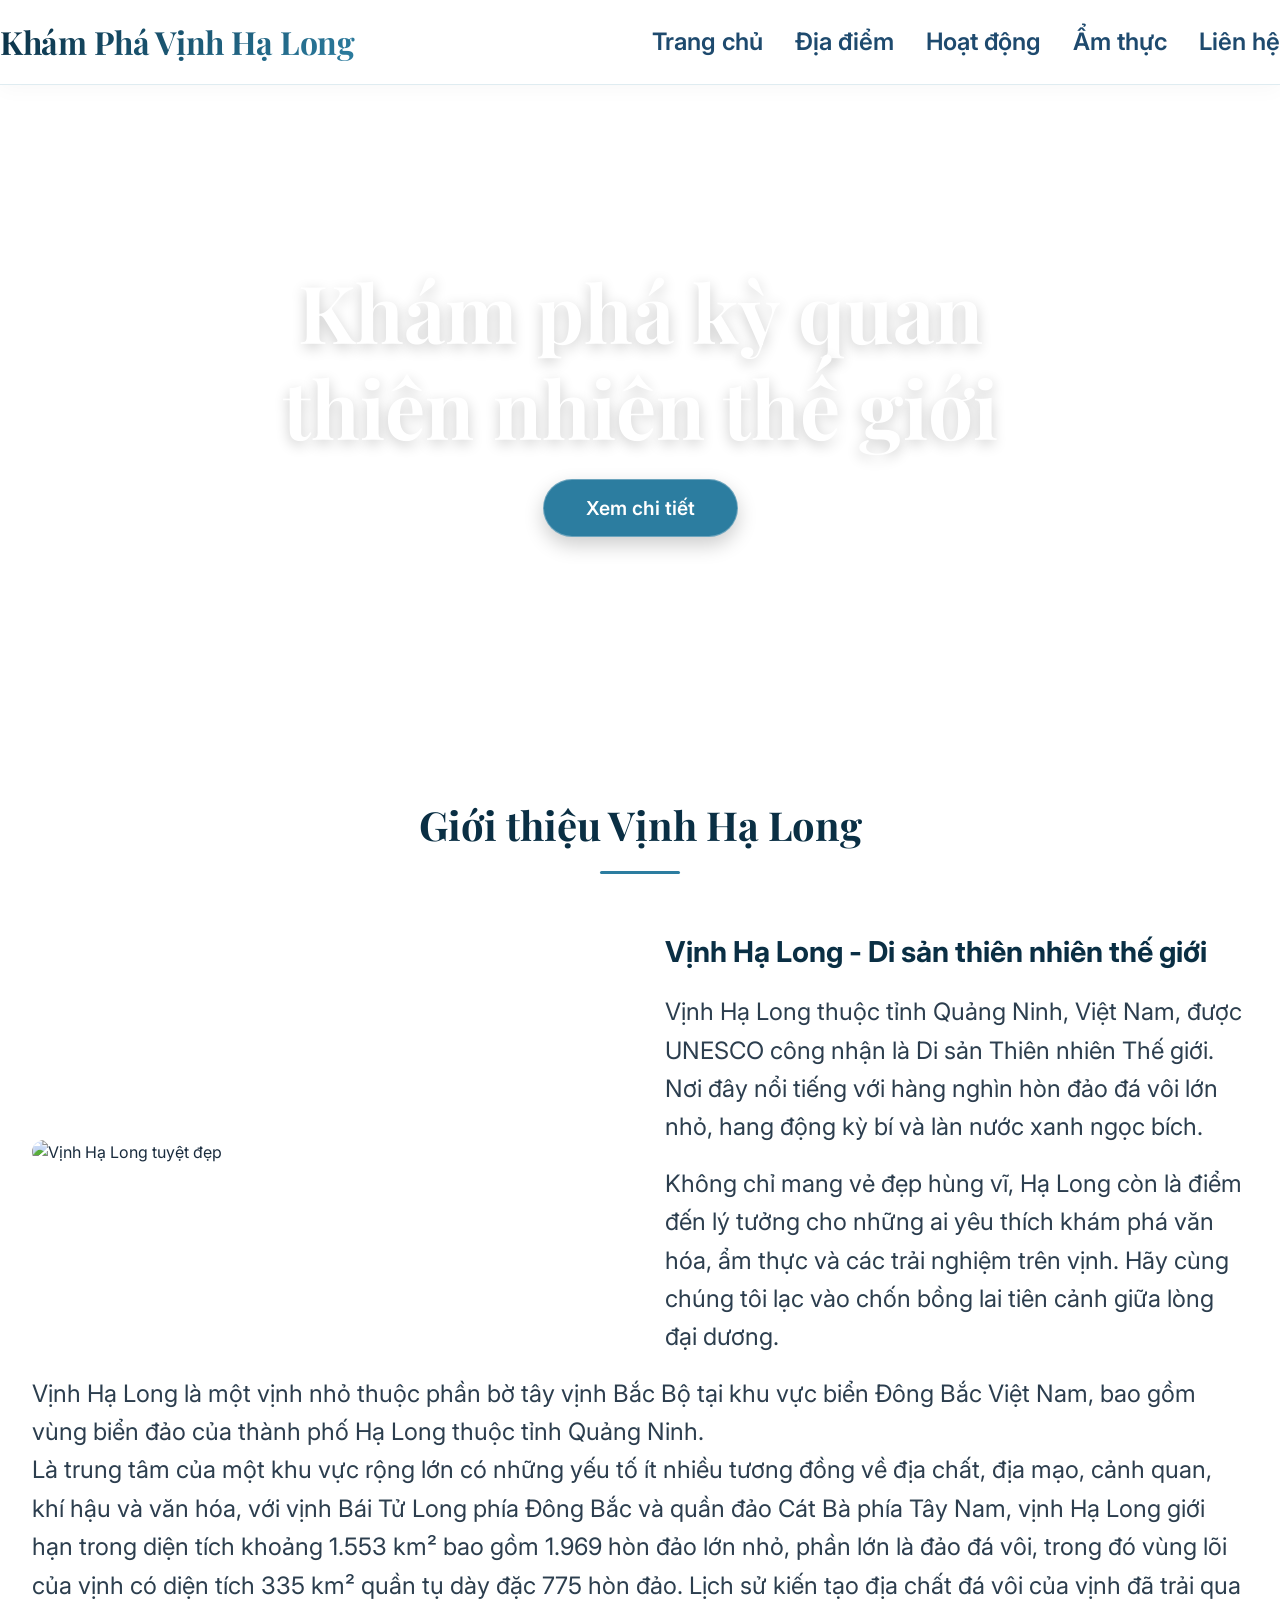
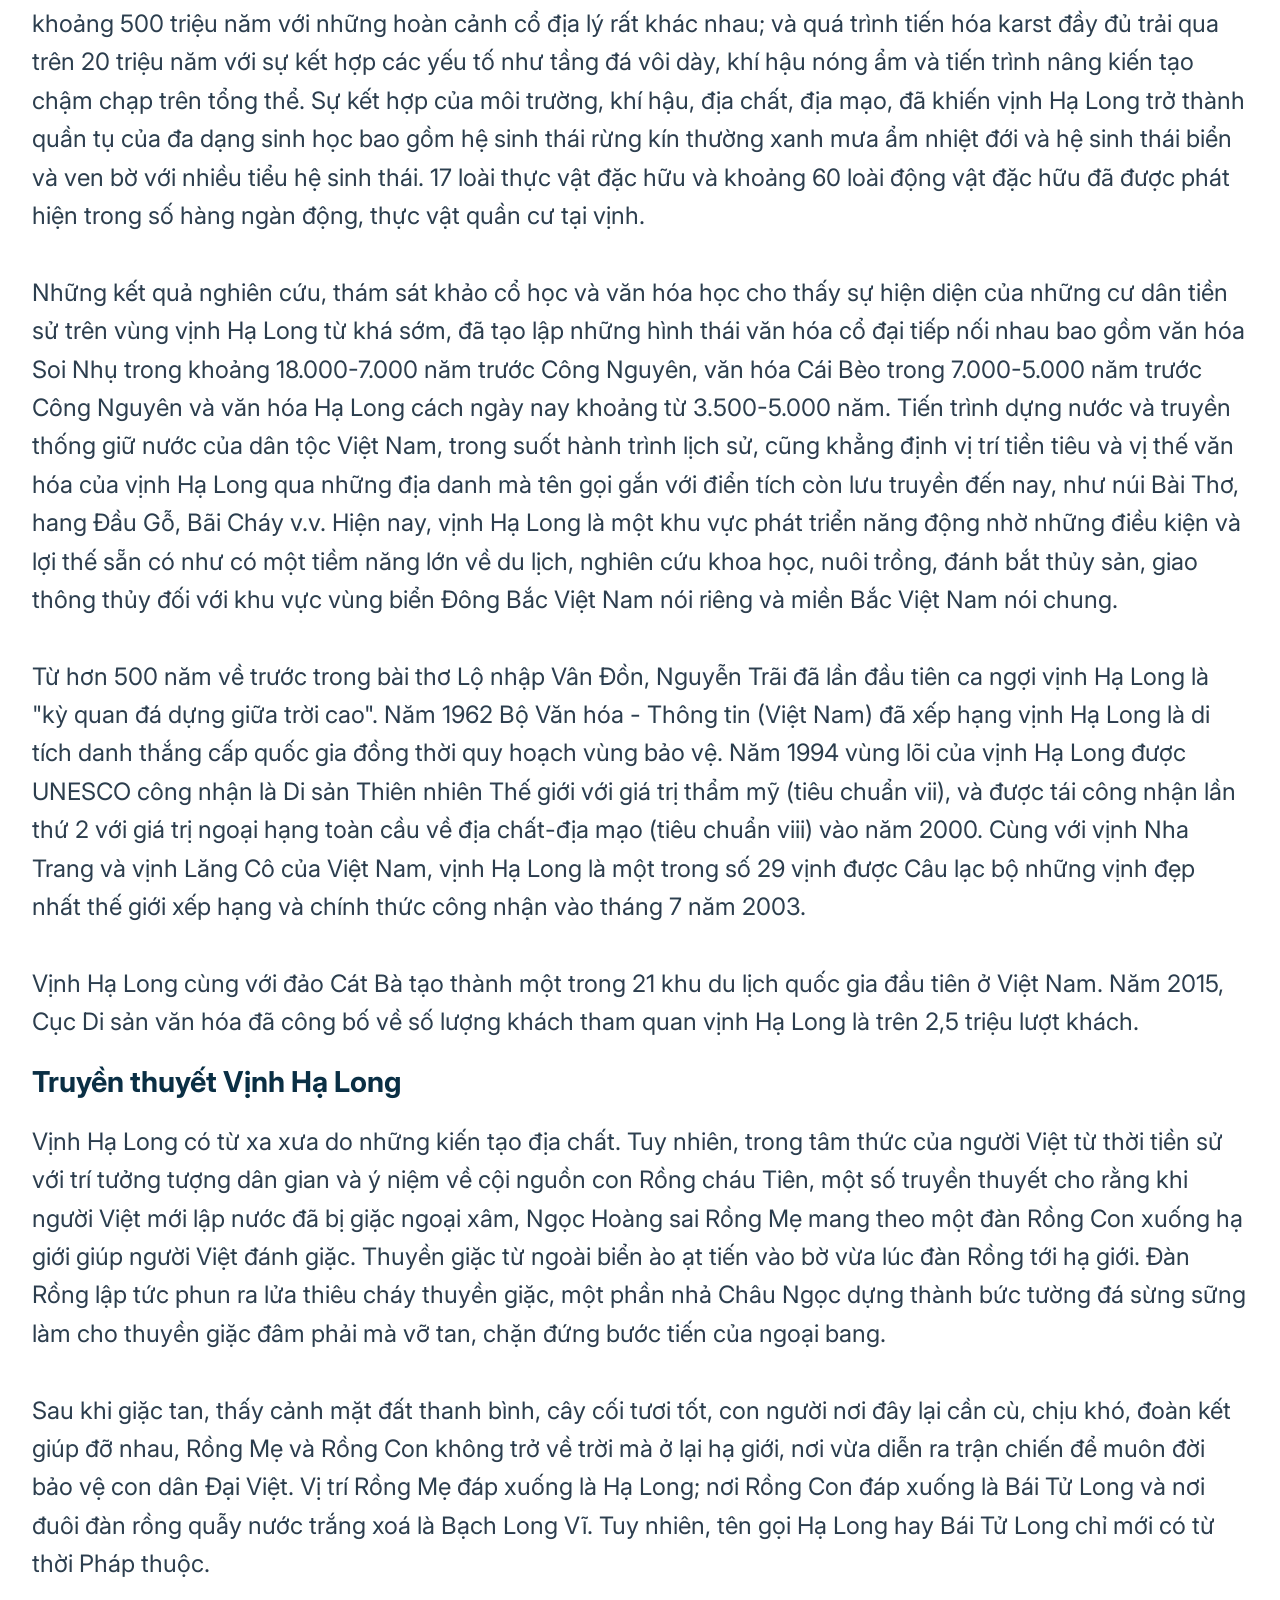
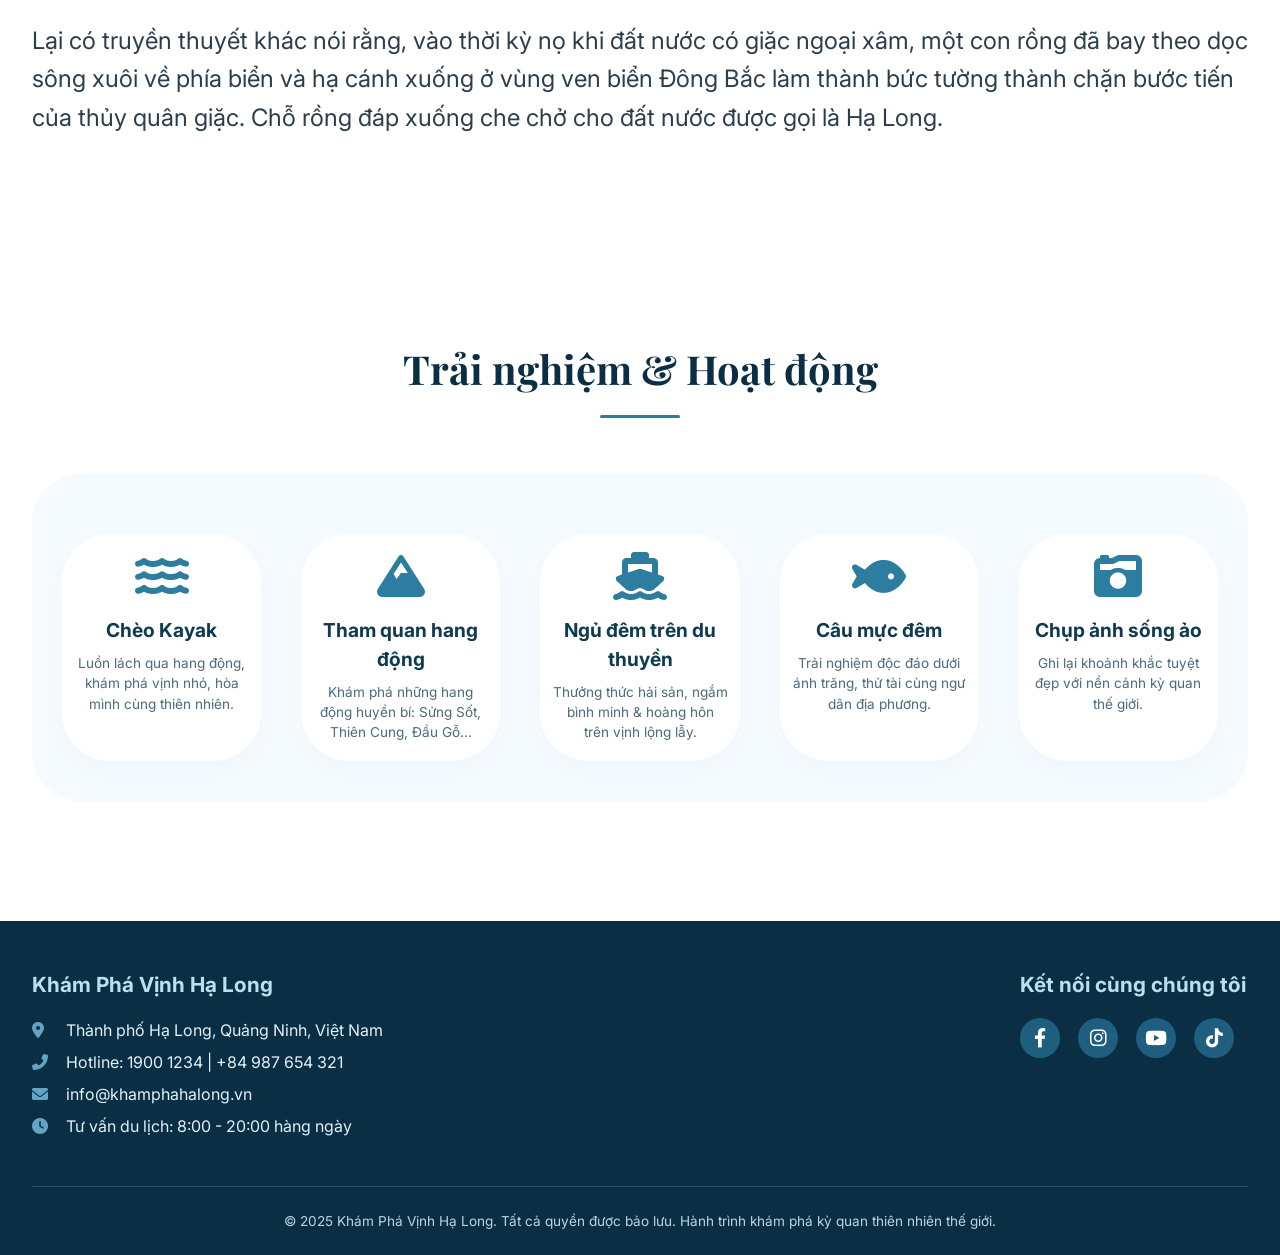
==== index.html @ 2d3b6ec4 "Initial commit" ====
<!DOCTYPE html>
<html lang="vi">
<head>
    <meta charset="UTF-8">
    <meta name="viewport" content="width=device-width, initial-scale=1.0, viewport-fit=cover">
    <title>Khám Phá Vịnh Hạ Long - Kỳ Quan Thiên Nhiên Thế Giới</title>
    <link rel="stylesheet" href="styles.css">
    <link href="https://fonts.googleapis.com/css2?family=Inter:opsz,wght@14..32,300;14..32,400;14..32,600;14..32,700&family=Playfair+Display:wght@500;600;700&display=swap" rel="stylesheet">
    <link rel="stylesheet" href="https://cdnjs.cloudflare.com/ajax/libs/font-awesome/6.0.0-beta3/css/all.min.css">
</head>
<body>
    <!-- Header -->
    <header class="header">
        <div class="container navbar">
            <div class="logo">
                <h1>Khám Phá Vịnh Hạ Long</h1>
            </div>
            <ul class="nav-menu">
                <li><a href="index.html">Trang chủ</a></li>
                <li><a href="place.html">Địa điểm</a></li>
                <li><a href="hoatdong.html">Hoạt động</a></li>
                <li><a href="food.html">Ẩm thực</a></li>
                <li><a href="#lien-he">Liên hệ</a></li>
            </ul>
        </div>
    </header>

    <!-- Banner -->
    <section class="hero">
        <div class="hero-content">
            <h2>Khám phá kỳ quan thiên nhiên thế giới</h2>
            <a href="#gioi-thieu" class="btn-hero">Xem chi tiết</a>
        </div>
    </section>

    <!-- Giới thiệu -->
    <section id="gioi-thieu">
        <div class="container">
            <h2 class="section-title">Giới thiệu Vịnh Hạ Long</h2>
            <div class="about-grid">
                <div class="about-img">
                    <img src="img/HL1-9875-1689130357.webp" alt="Vịnh Hạ Long tuyệt đẹp">
                </div>
                <div class="about-text">
                    <h3>Vịnh Hạ Long - Di sản thiên nhiên thế giới</h3>
                    <p>Vịnh Hạ Long thuộc tỉnh Quảng Ninh, Việt Nam, được UNESCO công nhận là Di sản Thiên nhiên Thế giới. Nơi đây nổi tiếng với hàng nghìn hòn đảo đá vôi lớn nhỏ, hang động kỳ bí và làn nước xanh ngọc bích.</p>
                    <p>Không chỉ mang vẻ đẹp hùng vĩ, Hạ Long còn là điểm đến lý tưởng cho những ai yêu thích khám phá văn hóa, ẩm thực và các trải nghiệm trên vịnh. Hãy cùng chúng tôi lạc vào chốn bồng lai tiên cảnh giữa lòng đại dương.</p>
                </div>
            </div>
            <div class="about-text">
                <p>Vịnh Hạ Long là một vịnh nhỏ thuộc phần bờ tây vịnh Bắc Bộ tại khu vực biển Đông Bắc Việt Nam, bao gồm vùng biển đảo của thành phố Hạ Long thuộc tỉnh Quảng Ninh.<br>

                Là trung tâm của một khu vực rộng lớn có những yếu tố ít nhiều tương đồng về địa chất, địa mạo, cảnh quan, khí hậu và văn hóa, với vịnh Bái Tử Long phía Đông Bắc và quần đảo Cát Bà phía Tây Nam, vịnh Hạ Long giới hạn trong diện tích khoảng 1.553 km² bao gồm 1.969 hòn đảo lớn nhỏ, phần lớn là đảo đá vôi, trong đó vùng lõi của vịnh có diện tích 335 km² quần tụ dày đặc 775 hòn đảo. Lịch sử kiến tạo địa chất đá vôi của vịnh đã trải qua khoảng 500 triệu năm với những hoàn cảnh cổ địa lý rất khác nhau; và quá trình tiến hóa karst đầy đủ trải qua trên 20 triệu năm với sự kết hợp các yếu tố như tầng đá vôi dày, khí hậu nóng ẩm và tiến trình nâng kiến tạo chậm chạp trên tổng thể. Sự kết hợp của môi trường, khí hậu, địa chất, địa mạo, đã khiến vịnh Hạ Long trở thành quần tụ của đa dạng sinh học bao gồm hệ sinh thái rừng kín thường xanh mưa ẩm nhiệt đới và hệ sinh thái biển và ven bờ với nhiều tiểu hệ sinh thái. 17 loài thực vật đặc hữu và khoảng 60 loài động vật đặc hữu đã được phát hiện trong số hàng ngàn động, thực vật quần cư tại vịnh.<br><br>

                Những kết quả nghiên cứu, thám sát khảo cổ học và văn hóa học cho thấy sự hiện diện của những cư dân tiền sử trên vùng vịnh Hạ Long từ khá sớm, đã tạo lập những hình thái văn hóa cổ đại tiếp nối nhau bao gồm văn hóa Soi Nhụ trong khoảng 18.000-7.000 năm trước Công Nguyên, văn hóa Cái Bèo trong 7.000-5.000 năm trước Công Nguyên và văn hóa Hạ Long cách ngày nay khoảng từ 3.500-5.000 năm. Tiến trình dựng nước và truyền thống giữ nước của dân tộc Việt Nam, trong suốt hành trình lịch sử, cũng khẳng định vị trí tiền tiêu và vị thế văn hóa của vịnh Hạ Long qua những địa danh mà tên gọi gắn với điển tích còn lưu truyền đến nay, như núi Bài Thơ, hang Đầu Gỗ, Bãi Cháy v.v. Hiện nay, vịnh Hạ Long là một khu vực phát triển năng động nhờ những điều kiện và lợi thế sẵn có như có một tiềm năng lớn về du lịch, nghiên cứu khoa học, nuôi trồng, đánh bắt thủy sản, giao thông thủy đối với khu vực vùng biển Đông Bắc Việt Nam nói riêng và miền Bắc Việt Nam nói chung.<br><br>

                Từ hơn 500 năm về trước trong bài thơ Lộ nhập Vân Đồn, Nguyễn Trãi đã lần đầu tiên ca ngợi vịnh Hạ Long là "kỳ quan đá dựng giữa trời cao". Năm 1962 Bộ Văn hóa - Thông tin (Việt Nam) đã xếp hạng vịnh Hạ Long là di tích danh thắng cấp quốc gia đồng thời quy hoạch vùng bảo vệ. Năm 1994 vùng lõi của vịnh Hạ Long được UNESCO công nhận là Di sản Thiên nhiên Thế giới với giá trị thẩm mỹ (tiêu chuẩn vii), và được tái công nhận lần thứ 2 với giá trị ngoại hạng toàn cầu về địa chất-địa mạo (tiêu chuẩn viii) vào năm 2000. Cùng với vịnh Nha Trang và vịnh Lăng Cô của Việt Nam, vịnh Hạ Long là một trong số 29 vịnh được Câu lạc bộ những vịnh đẹp nhất thế giới xếp hạng và chính thức công nhận vào tháng 7 năm 2003.<br><br>

                Vịnh Hạ Long cùng với đảo Cát Bà tạo thành một trong 21 khu du lịch quốc gia đầu tiên ở Việt Nam. Năm 2015, Cục Di sản văn hóa đã công bố về số lượng khách tham quan vịnh Hạ Long là trên 2,5 triệu lượt khách.
                </p>
            </div>
            <div class="about-text">
                <h3>Truyền thuyết Vịnh Hạ Long</h3>
                <p>Vịnh Hạ Long có từ xa xưa do những kiến tạo địa chất. Tuy nhiên, trong tâm thức của người Việt từ thời tiền sử với trí tưởng tượng dân gian và ý niệm về cội nguồn con Rồng cháu Tiên, một số truyền thuyết cho rằng khi người Việt mới lập nước đã bị giặc ngoại xâm, Ngọc Hoàng sai Rồng Mẹ mang theo một đàn Rồng Con xuống hạ giới giúp người Việt đánh giặc. Thuyền giặc từ ngoài biển ào ạt tiến vào bờ vừa lúc đàn Rồng tới hạ giới. Đàn Rồng lập tức phun ra lửa thiêu cháy thuyền giặc, một phần nhả Châu Ngọc dựng thành bức tường đá sừng sững làm cho thuyền giặc đâm phải mà vỡ tan, chặn đứng bước tiến của ngoại bang.<br><br>

                Sau khi giặc tan, thấy cảnh mặt đất thanh bình, cây cối tươi tốt, con người nơi đây lại cần cù, chịu khó, đoàn kết giúp đỡ nhau, Rồng Mẹ và Rồng Con không trở về trời mà ở lại hạ giới, nơi vừa diễn ra trận chiến để muôn đời bảo vệ con dân Đại Việt. Vị trí Rồng Mẹ đáp xuống là Hạ Long; nơi Rồng Con đáp xuống là Bái Tử Long và nơi đuôi đàn rồng quẫy nước trắng xoá là Bạch Long Vĩ. Tuy nhiên, tên gọi Hạ Long hay Bái Tử Long chỉ mới có từ thời Pháp thuộc.<br><br>

                Lại có truyền thuyết khác nói rằng, vào thời kỳ nọ khi đất nước có giặc ngoại xâm, một con rồng đã bay theo dọc sông xuôi về phía biển và hạ cánh xuống ở vùng ven biển Đông Bắc làm thành bức tường thành chặn bước tiến của thủy quân giặc. Chỗ rồng đáp xuống che chở cho đất nước được gọi là Hạ Long.</p>
            </div>
        </div>
        <br>
    </section>

    <!-- Hoạt động du lịch -->
    <section id="hoat-dong">
        <div class="container">
            <h2 class="section-title">Trải nghiệm & Hoạt động</h2>
            <div class="activities-wrapper">
                <div class="activities-grid">
                    <div class="activity-item">
                        <i class="fas fa-water"></i>
                        <h4>Chèo Kayak</h4>
                        <p>Luồn lách qua hang động, khám phá vịnh nhỏ, hòa mình cùng thiên nhiên.</p>
                    </div>
                    <div class="activity-item">
                        <i class="fas fa-mountain"></i>
                        <h4>Tham quan hang động</h4>
                        <p>Khám phá những hang động huyền bí: Sửng Sốt, Thiên Cung, Đầu Gỗ...</p>
                    </div>
                    <div class="activity-item">
                        <i class="fas fa-ship"></i>
                        <h4>Ngủ đêm trên du thuyền</h4>
                        <p>Thưởng thức hải sản, ngắm bình minh & hoàng hôn trên vịnh lộng lẫy.</p>
                    </div>
                    <div class="activity-item">
                        <i class="fas fa-fish"></i>
                        <h4>Câu mực đêm</h4>
                        <p>Trải nghiệm độc đáo dưới ánh trăng, thử tài cùng ngư dân địa phương.</p>
                    </div>
                    <div class="activity-item">
                        <i class="fas fa-camera-retro"></i>
                        <h4>Chụp ảnh sống ảo</h4>
                        <p>Ghi lại khoảnh khắc tuyệt đẹp với nền cảnh kỳ quan thế giới.</p>
                    </div>
                </div>
            </div>
        </div>
    </section>
    <!-- Footer + Liên hệ -->
    <footer class="footer" id="lien-he">
        <div class="container">
            <div class="footer-content">
                <div class="footer-info">
                    <h4>Khám Phá Vịnh Hạ Long</h4>
                    <p><i class="fas fa-map-marker-alt"></i> Thành phố Hạ Long, Quảng Ninh, Việt Nam</p>
                    <p><i class="fas fa-phone-alt"></i> Hotline: 1900 1234 | +84 987 654 321</p>
                    <p><i class="fas fa-envelope"></i> info@khamphahalong.vn</p>
                    <p><i class="fas fa-clock"></i> Tư vấn du lịch: 8:00 - 20:00 hàng ngày</p>
                </div>
                <div class="footer-social">
                    <h4>Kết nối cùng chúng tôi</h4>
                    <div class="social-icons">
                        <a href="#" aria-label="Facebook"><i class="fab fa-facebook-f"></i></a>
                        <a href="#" aria-label="Instagram"><i class="fab fa-instagram"></i></a>
                        <a href="#" aria-label="Youtube"><i class="fab fa-youtube"></i></a>
                        <a href="#" aria-label="Tiktok"><i class="fab fa-tiktok"></i></a>
                    </div>
                </div>
            </div>
            <div class="copyright">
                <p>&copy; 2025 Khám Phá Vịnh Hạ Long. Tất cả quyền được bảo lưu. Hành trình khám phá kỳ quan thiên nhiên thế giới.</p>
            </div>
        </div>
    </footer>

    <!-- Thêm hiệu ứng nhẹ, tất cả CSS animation đã có sẵn -->
</body>
</html>
---- styles.css ----
* {
            margin: 0;
            padding: 0;
            box-sizing: border-box;
        }

        body {
            font-family: 'Inter', sans-serif;
            background-color: #ffffff;
            color: #1a2c3e;
            line-height: 1.5;
            scroll-behavior: smooth;
        }

        :root {
            --deep-ocean: #0a2f44;  
            --aqua-breeze: #2c7da0;   
            --turquoise-light: #61a5c2;
            --sky-mist: #eef7ff;
            --pure-white: #ffffff;
            --soft-shadow: 0 20px 35px -12px rgba(0, 0, 0, 0.08);
            --card-hover: 0 25px 40px -12px rgba(0, 100, 120, 0.25);
        }

        .container {
            max-width: 1280px;
            margin: 0 auto;
            padding: 0 32px;
        }

        .header {
            background-color: rgba(255, 255, 255, 0.96);
            backdrop-filter: blur(2px);
            box-shadow: 0 4px 20px rgba(0, 0, 0, 0.03);
            position: sticky;
            top: 0;
            z-index: 100;
            border-bottom: 1px solid rgba(44, 125, 160, 0.15);
        }

        .navbar {
            display: flex;
            justify-content: space-between;
            align-items: center;
            flex-wrap: wrap;
            padding: 18px 0;
        }

        .logo h1 {
            font-size: 2rem;
            font-weight: 700;
            font-family: 'Playfair Display', serif;
            background: linear-gradient(135deg, #0a2f44, #2c7da0);
            background-clip: text;
            -webkit-background-clip: text;
            color: transparent;
            letter-spacing: -0.3px;
        }

        .nav-menu {
            display: flex;
            gap: 2rem;
            list-style: none;
        }

        .nav-menu li a {
            text-decoration: none;
            font-weight: 600;
            color: #1e4a6e;
            transition: all 0.25s ease;
            font-size: 1.5rem;
            padding-bottom: 6px;
            border-bottom: 2px solid transparent;
        }

        .nav-menu li a:hover {
            color: #2c7da0;
            border-bottom-color: #2c7da0;
            transform: translateY(-1px);
        }
        /*banner*/
        .hero {
            background: url('img/bannervinhhalong.jpg') center/cover no-repeat;
            min-height: 70vh;
            display: flex;
            align-items: center;
            justify-content: center;
            text-align: center;
            background-attachment: local;
        }

        .hero-content {
            max-width: 780px;
            padding: 0 20px;
            animation: fadeInUp 1s ease-out;
        }

        .hero-content p {
            font-size: 2rem;
            color: white;
            font-family: 'Playfair Display', serif;
        }

        .hero-content h2 {
            font-size: 5rem;
            font-weight: 700;
            font-family: 'Playfair Display', serif;
            color: white;
            text-shadow: 0 4px 14px rgba(0,0,0,0.2);
            margin-bottom: 24px;
            line-height: 1.2;
        }

        .btn-hero {
            display: inline-block;
            background-color: #2c7da0;
            color: white;
            padding: 14px 42px;
            font-size: 1.2rem;
            font-weight: 600;
            border-radius: 50px;
            text-decoration: none;
            transition: all 0.3s ease;
            box-shadow: 0 8px 20px rgba(0,0,0,0.2);
            border: 1px solid rgba(255,255,255,0.3);
        }

        .btn-hero:hover {
            background-color: #0a2f44;
            transform: scale(1.05);
            box-shadow: 0 12px 28px rgba(0,0,0,0.25);
        }

         /* Section style */
        section {
            padding: 80px 0;
        }

        .section-title {
            text-align: center;
            font-size: 2.5rem;
            font-family: 'Playfair Display', serif;
            color: #0a2f44;
            margin-bottom: 56px;
            position: relative;
        }

        .section-title:after {
            content: '';
            width: 80px;
            height: 3px;
            background: #2c7da0;
            display: block;
            margin: 16px auto 0;
            border-radius: 4px;
        }

        /* About 2 cột */
        .about-grid {
            display: flex;
            gap: 50px;
            align-items: center;
            flex-wrap: wrap;
        }

        .about-img {
            flex: 1;
            border-radius: 28px;
            overflow: hidden;
            box-shadow: var(--soft-shadow);
        }

        .about-img img {
            width: 100%;
            height: auto;
            display: block;
            transition: transform 0.5s ease;
        }

        .about-img:hover img {
            transform: scale(1.03);
        }

        .about-text {
            flex: 1;
        }

        .about-text h3 {
            font-size: 1.8rem;
            color: #0a2f44;
            margin-bottom: 20px;
        }

        .about-text p {
            font-size: 1.5rem;
            color: #2c3e4e;
            line-height: 1.6;
            margin-bottom: 18px;
        }

        /* Cards địa điểm */
        .cards-container {
            display: flex;
            flex-direction: column;
            gap: 40px;
            justify-content: center;
        }

        .place-card {
            display: flex;
            align-items: center;
            background: white;
            border-radius: 1px;
            overflow: hidden;
            box-shadow: var(--soft-shadow);
            
            cursor: pointer;
        }

        .card-img {
            flex: 0 0 280px;
            height: 220px;
            overflow: hidden;
        }

        .card-img img {
            width: 100%;
            height: 100%;
            object-fit: cover;
            transition: transform 0.5s ease;
        }


        .card-info {
            flex: 1;
            padding: 24px 24px 24px 0;
            margin-left: 21px;
            
        }

        .card-info h4 {
            font-size: 1.45rem;
            font-weight: 700;
            color: #0a2f44;
            margin-bottom: 10px;
            font-family: 'Playfair Display', serif;
        }

        .card-info p {
            color: #3e5a6b;
            font-size: 1rem;
            line-height: 1.55;
            margin-bottom: 0;
        }

        /* Hoạt động du lịch - icons */
        .activities-wrapper {
            background: #f4fafd;
            border-radius: 48px;
            padding: 40px 30px;
        }

        .activities-grid {
            display: flex;
            flex-wrap: wrap;
            justify-content: center;
            gap: 40px;
            margin-top: 20px;
        }

        .activity-item {
            text-align: center;
            flex: 1 1 180px;
            transition: all 0.25s ease;
            padding: 18px 12px;
            border-radius: 48px;
            background: white;
            box-shadow: 0 8px 20px rgba(0,0,0,0.02);
        }

        .activity-item i {
            font-size: 3rem;
            color: #2c7da0;
            margin-bottom: 16px;
            transition: transform 0.2s;
        }

        .activity-item:hover i {
            transform: translateY(-6px);
            color: #0a5c7e;
        }

        .activity-item h4 {
            font-weight: 700;
            font-size: 1.2rem;
            color: #0f3b4f;
            margin-bottom: 8px;
        }

        .activity-item p {
            font-size: 0.85rem;
            color: #4b6b7e;
        }

        /* Gallery */
        .gallery-grid {
            display: grid;
            grid-template-columns: repeat(auto-fit, minmax(260px, 1fr));
            gap: 24px;
        }

        .gallery-item {
            border-radius: 24px;
            overflow: hidden;
            aspect-ratio: 1 / 0.9;
            box-shadow: 0 12px 22px -12px rgba(0,0,0,0.1);
        }

        .gallery-item img {
            width: 100%;
            height: 100%;
            object-fit: cover;
            transition: transform 0.4s ease, filter 0.3s;
            display: block;
        }

        .gallery-item:hover img {
            transform: scale(1.08);
            filter: brightness(1.03) contrast(1.02);
        }
        .card {
            display: flex;
            max-width: 880px;
            width: 100%;
            background: #ffffff;
            border-radius: 24px 0 24px 24px; /* bo góc trên bên trái = 0, các góc còn lại 24px */
            overflow: hidden;
            box-shadow: 0 20px 35px -10px rgba(0, 0, 0, 0.15);
            transition: transform 0.2s ease;
        }

        /* PHẢI bo góc trên bên trái cho cả card, nhưng nếu muốn bo riêng ảnh thì xử lý thêm */
        /* Để ảnh bo góc trên bên trái, cần clip ảnh nằm trong card đã bo sẵn */
        
        /* PHẦN ẢNH BÊN TRÁI */
        .card-image {
            flex: 1.1; /* chiếm tỉ lệ ảnh to hơn text một chút */
            min-width: 0;
            background-image: url('https://placehold.co/800x1000/d4b48c/ffffff?text=Market+Place');
            background-size: cover;
            background-position: center 30%;
            /* bo góc trên bên trái (góc trùng với card) */
            border-top-left-radius: 0px; /* vì card đã bo, ảnh nằm sát nên k cần bo lại */
        }
        


        /* PHẦN TEXT BÊN PHẢI */
        .card-content {
            flex: 0.9;
            padding: 2rem 2rem 2rem 1.8rem;
            background: #fffdf9;
            display: flex;
            flex-direction: column;
            justify-content: space-between;
        }

        /* Tiêu đề */
        .card-content h2 {
            font-size: 2rem;
            font-weight: 600;
            color: #2c2a29;
            letter-spacing: -0.3px;
            margin-bottom: 0.75rem;
            border-left: 4px solid #d4a373;
            padding-left: 1rem;
        }

        /* Mô tả */
        .description {
            font-size: 0.92rem;
            line-height: 1.5;
            color: #5e4b34;
            margin-bottom: 1.5rem;
            padding-left: 1rem;
        }

        /* Footer */
        .footer {
            background: #0a2f44;
            color: #e2f0f7;
            padding: 48px 0 24px;
            margin-top: 40px;
        }

        .footer-content {
            display: flex;
            flex-wrap: wrap;
            justify-content: space-between;
            gap: 40px;
            margin-bottom: 40px;
        }

        .footer-info h4, .footer-social h4 {
            font-size: 1.3rem;
            margin-bottom: 18px;
            color: #b7e1f0;
        }

        .footer-info p {
            margin: 8px 0;
            display: flex;
            align-items: center;
            gap: 10px;
        }

        .footer-info i {
            width: 24px;
            color: #61a5c2;
        }

        .social-icons a {
            color: white;
            background: #1f5e7e;
            display: inline-flex;
            align-items: center;
            justify-content: center;
            width: 40px;
            height: 40px;
            border-radius: 50%;
            margin-right: 14px;
            transition: all 0.25s;
            font-size: 1.2rem;
            text-decoration: none;
        }

        .social-icons a:hover {
            background: #2c7da0;
            transform: translateY(-4px);
        }

        .copyright {
            text-align: center;
            border-top: 1px solid rgba(97, 165, 194, 0.3);
            padding-top: 24px;
            font-size: 0.85rem;
            color: #bbd4e2;
        }

        /* Animation */
        @keyframes fadeInUp {
            from {
                opacity: 0;
                transform: translateY(30px);
            }
            to {
                opacity: 1;
                transform: translateY(0);
            }
        }

        /* Responsive */
        @media (max-width: 900px) {
            .navbar {
                flex-direction: column;
                gap: 16px;
            }
            .nav-menu {
                gap: 1.5rem;
                flex-wrap: wrap;
                justify-content: center;
            }
            .hero-content h2 {
                font-size: 2.4rem;
            }
            .section-title {
                font-size: 2rem;
            }
            .about-grid {
                flex-direction: column;
            }
            .container {
                padding: 0 24px;
            }
        }

        @media (max-width: 640px) {
            .hero-content h2 {
                font-size: 1.8rem;
            }
            .btn-hero {
                padding: 10px 28px;
                font-size: 1rem;
            }
            section {
                padding: 56px 0;
            }
            .place-card {
                width: 100%;
                max-width: 320px;
            }
            .gallery-grid {
                gap: 16px;
            }
        }
        @media (max-width: 700px) {
            .card {
                flex-direction: column;
                border-radius: 0 20px 20px 20px;
            }
            .card-image {
                height: 240px;
                border-top-left-radius: 20px;
                border-top-right-radius: 20px;
            }
            .card-content {
                padding: 1.5rem;
            }
        }
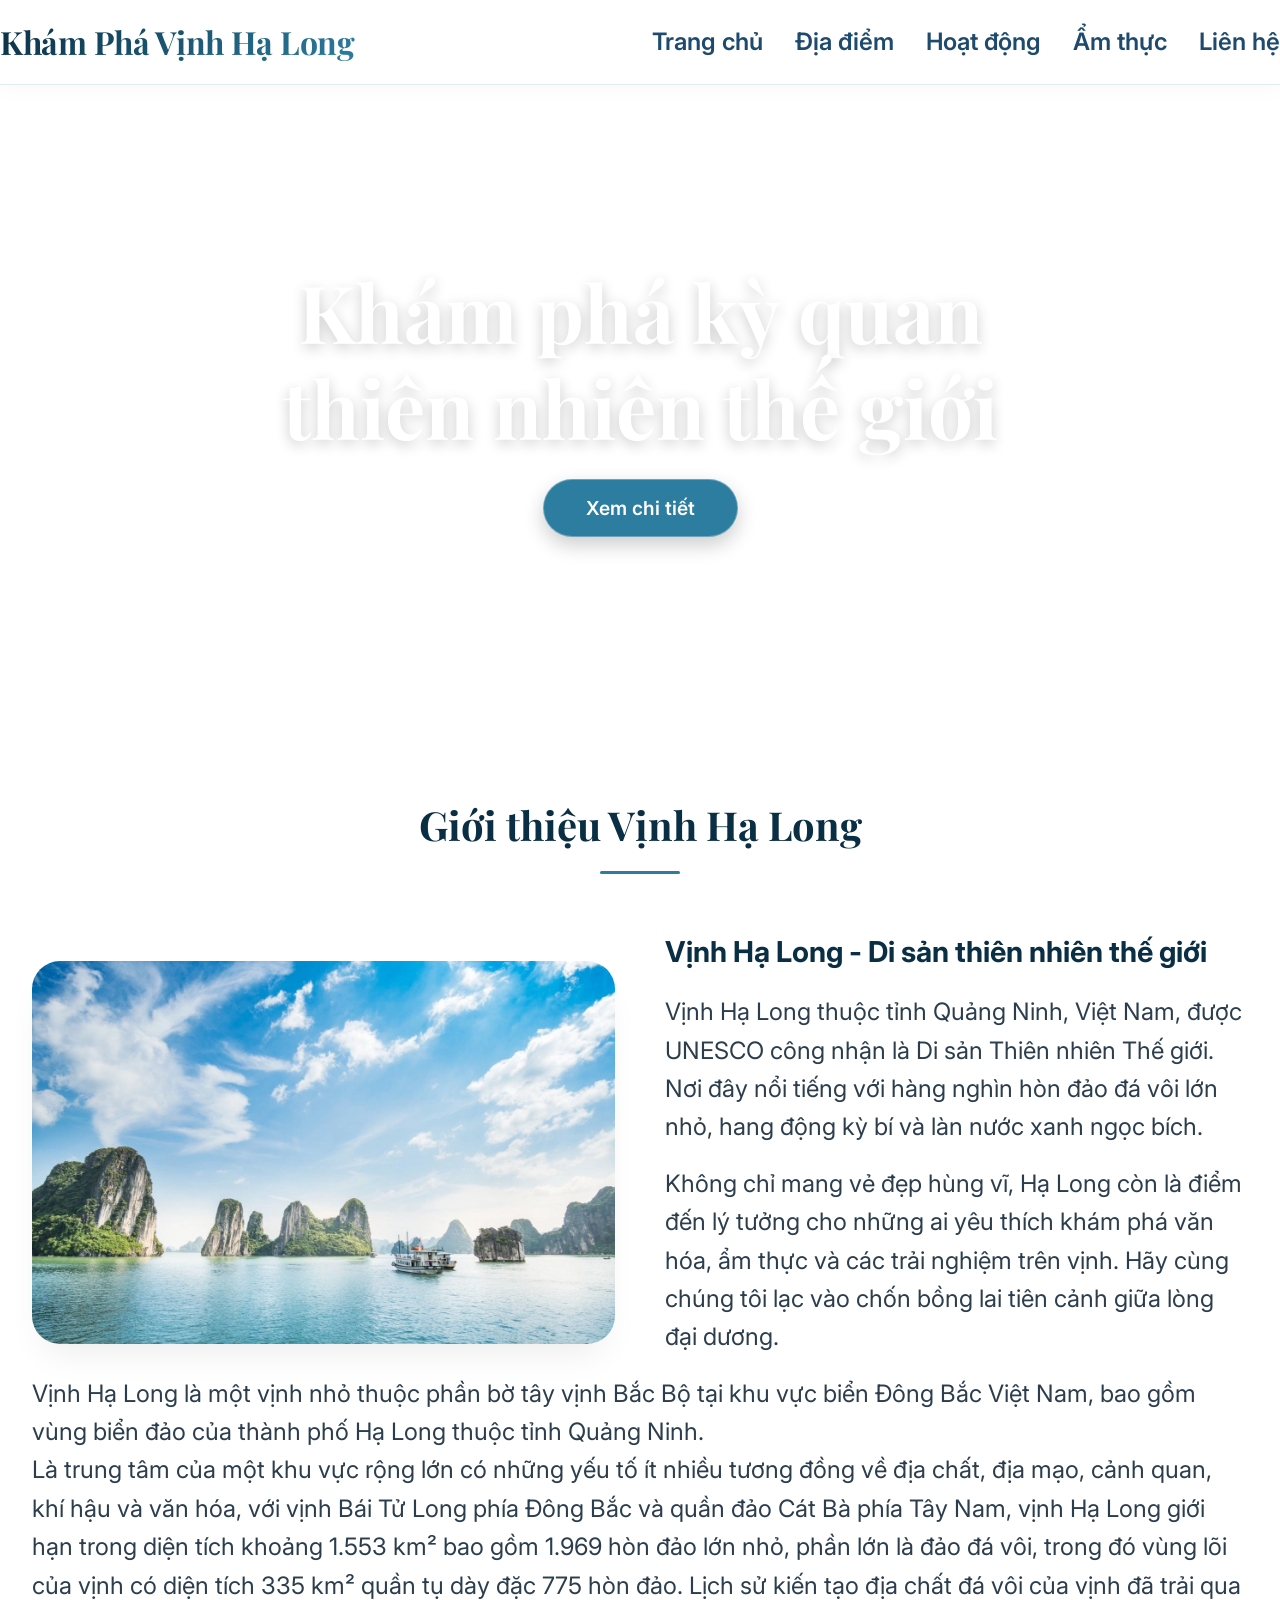
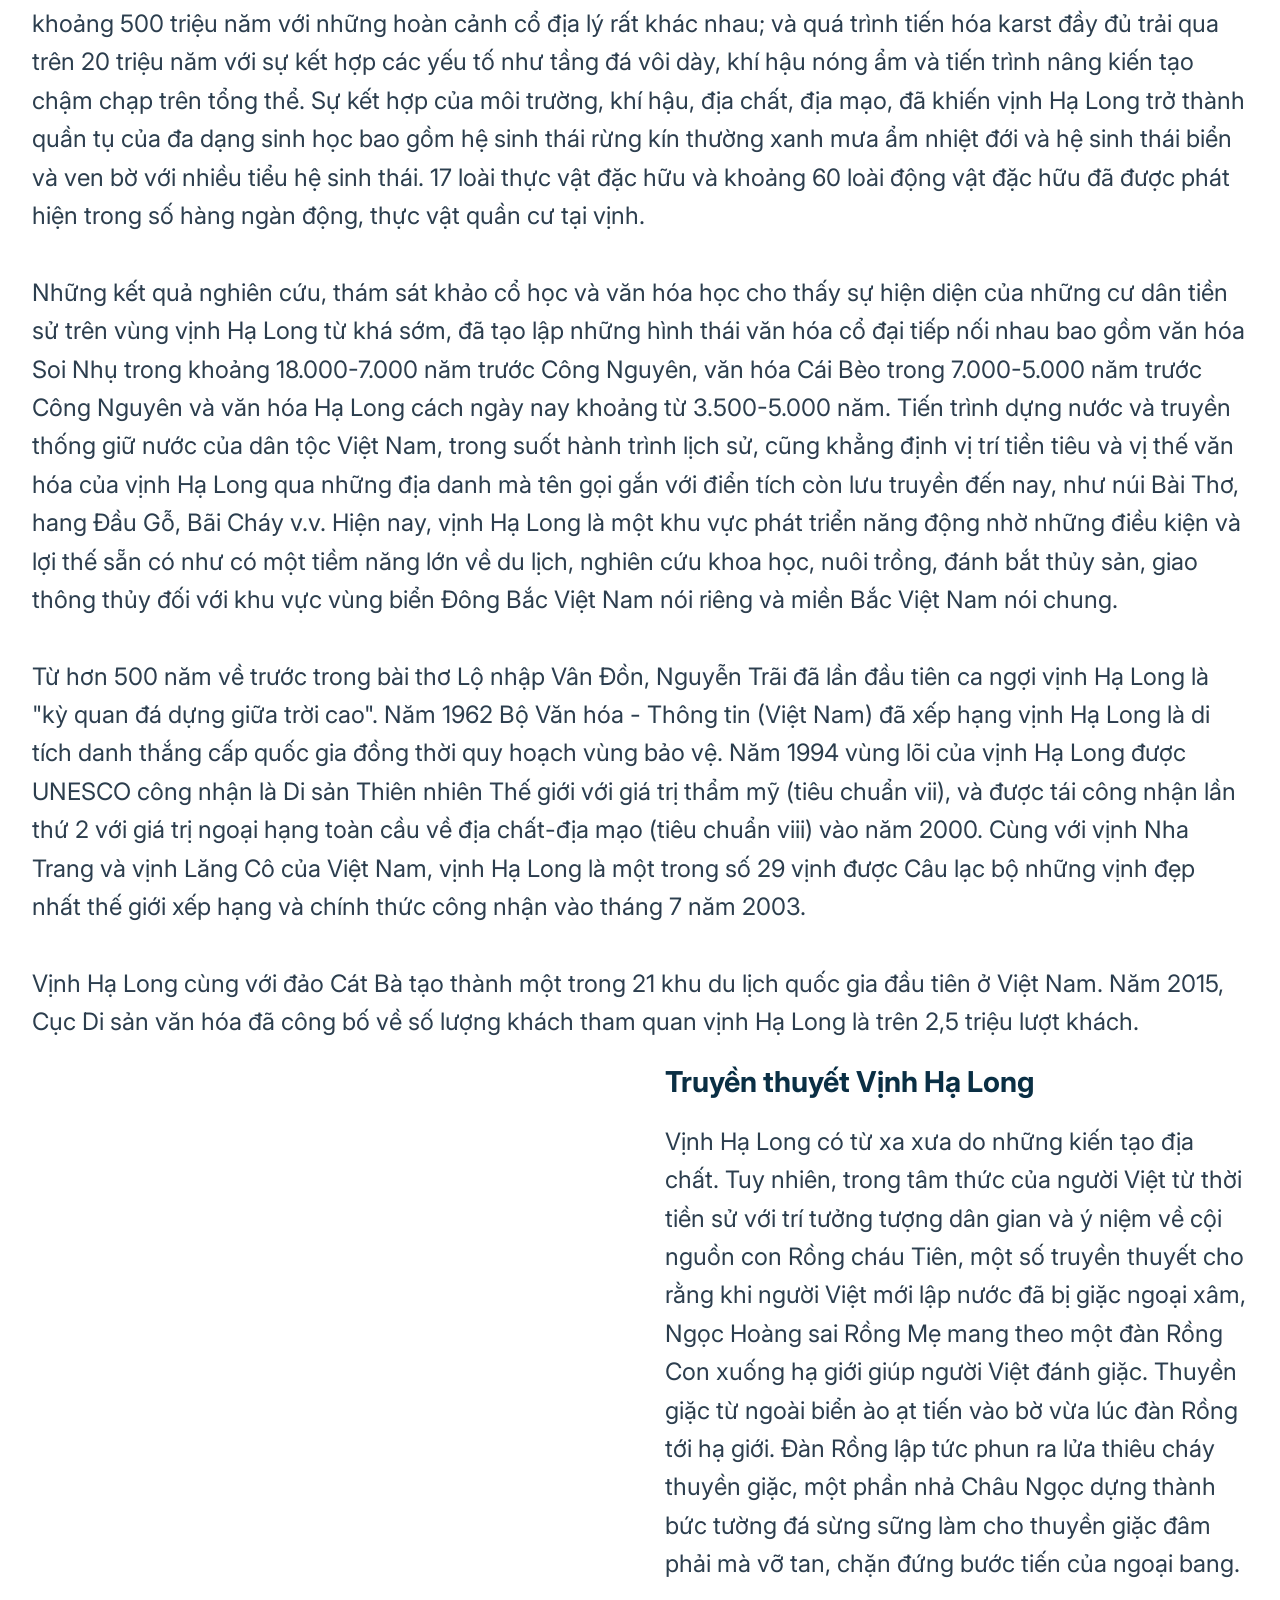
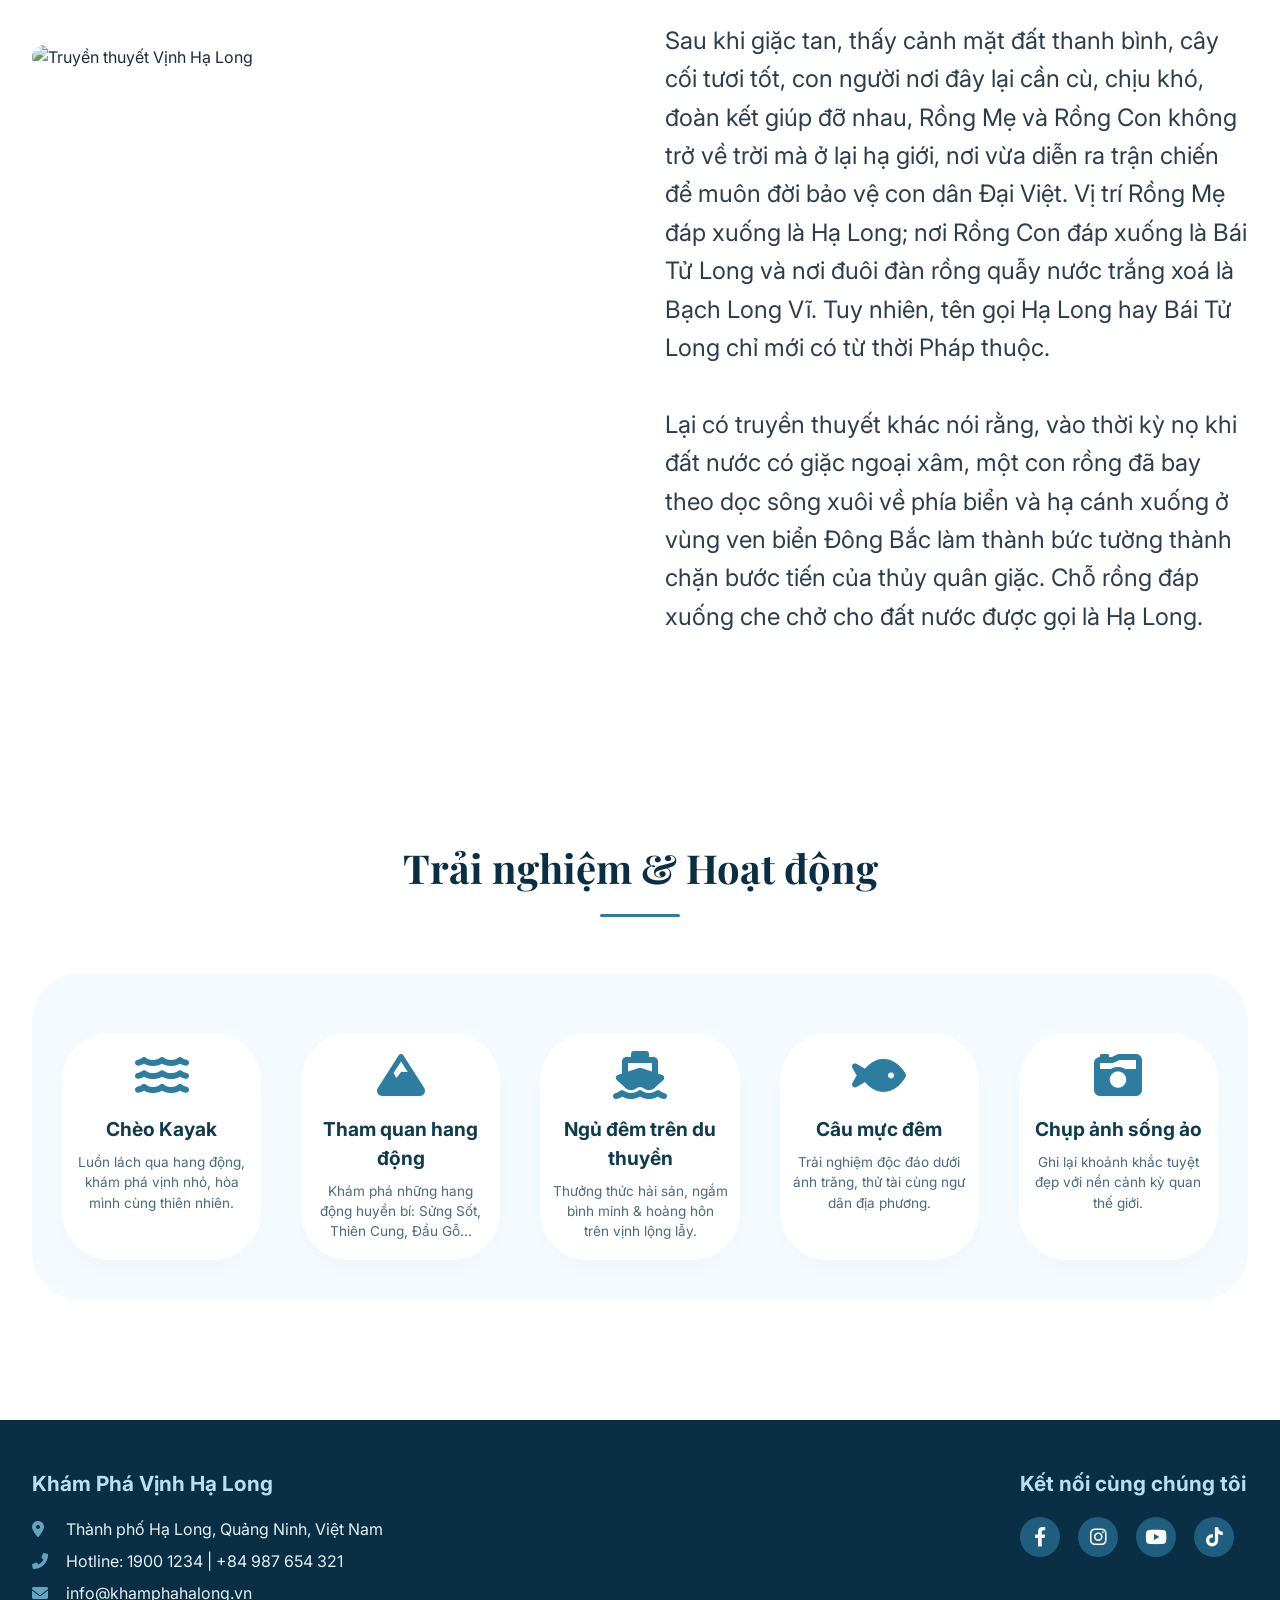
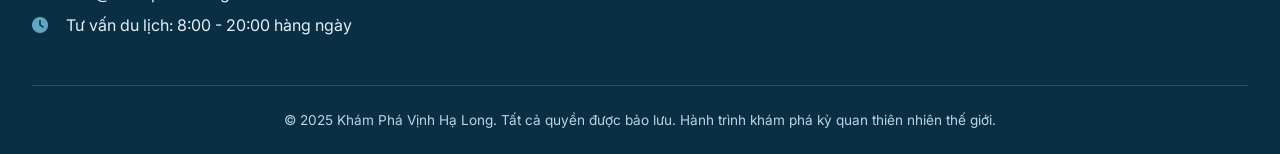
==== commit c5b5f74f: "Refactor about section with new legend content" ====
--- a/index.html
+++ b/index.html
@@ -39,7 +39,7 @@
             <h2 class="section-title">Giới thiệu Vịnh Hạ Long</h2>
             <div class="about-grid">
                 <div class="about-img">
-                    <img src="img/HL1-9875-1689130357.webp" alt="Vịnh Hạ Long tuyệt đẹp">
+                    <img src="HL1-9875-1689130357.webp" alt="Vịnh Hạ Long tuyệt đẹp">
                 </div>
                 <div class="about-text">
                     <h3>Vịnh Hạ Long - Di sản thiên nhiên thế giới</h3>
@@ -59,13 +59,18 @@
                 Vịnh Hạ Long cùng với đảo Cát Bà tạo thành một trong 21 khu du lịch quốc gia đầu tiên ở Việt Nam. Năm 2015, Cục Di sản văn hóa đã công bố về số lượng khách tham quan vịnh Hạ Long là trên 2,5 triệu lượt khách.
                 </p>
             </div>
-            <div class="about-text">
-                <h3>Truyền thuyết Vịnh Hạ Long</h3>
-                <p>Vịnh Hạ Long có từ xa xưa do những kiến tạo địa chất. Tuy nhiên, trong tâm thức của người Việt từ thời tiền sử với trí tưởng tượng dân gian và ý niệm về cội nguồn con Rồng cháu Tiên, một số truyền thuyết cho rằng khi người Việt mới lập nước đã bị giặc ngoại xâm, Ngọc Hoàng sai Rồng Mẹ mang theo một đàn Rồng Con xuống hạ giới giúp người Việt đánh giặc. Thuyền giặc từ ngoài biển ào ạt tiến vào bờ vừa lúc đàn Rồng tới hạ giới. Đàn Rồng lập tức phun ra lửa thiêu cháy thuyền giặc, một phần nhả Châu Ngọc dựng thành bức tường đá sừng sững làm cho thuyền giặc đâm phải mà vỡ tan, chặn đứng bước tiến của ngoại bang.<br><br>
+            <div class="about-grid">
+                <div class="about-img">
+                    <img src="" alt="Truyền thuyết Vịnh Hạ Long">
+                </div>
+                <div class="about-text">
+                    <h3>Truyền thuyết Vịnh Hạ Long</h3>
+                    <p>Vịnh Hạ Long có từ xa xưa do những kiến tạo địa chất. Tuy nhiên, trong tâm thức của người Việt từ thời tiền sử với trí tưởng tượng dân gian và ý niệm về cội nguồn con Rồng cháu Tiên, một số truyền thuyết cho rằng khi người Việt mới lập nước đã bị giặc ngoại xâm, Ngọc Hoàng sai Rồng Mẹ mang theo một đàn Rồng Con xuống hạ giới giúp người Việt đánh giặc. Thuyền giặc từ ngoài biển ào ạt tiến vào bờ vừa lúc đàn Rồng tới hạ giới. Đàn Rồng lập tức phun ra lửa thiêu cháy thuyền giặc, một phần nhả Châu Ngọc dựng thành bức tường đá sừng sững làm cho thuyền giặc đâm phải mà vỡ tan, chặn đứng bước tiến của ngoại bang.<br><br>
 
-                Sau khi giặc tan, thấy cảnh mặt đất thanh bình, cây cối tươi tốt, con người nơi đây lại cần cù, chịu khó, đoàn kết giúp đỡ nhau, Rồng Mẹ và Rồng Con không trở về trời mà ở lại hạ giới, nơi vừa diễn ra trận chiến để muôn đời bảo vệ con dân Đại Việt. Vị trí Rồng Mẹ đáp xuống là Hạ Long; nơi Rồng Con đáp xuống là Bái Tử Long và nơi đuôi đàn rồng quẫy nước trắng xoá là Bạch Long Vĩ. Tuy nhiên, tên gọi Hạ Long hay Bái Tử Long chỉ mới có từ thời Pháp thuộc.<br><br>
+                    Sau khi giặc tan, thấy cảnh mặt đất thanh bình, cây cối tươi tốt, con người nơi đây lại cần cù, chịu khó, đoàn kết giúp đỡ nhau, Rồng Mẹ và Rồng Con không trở về trời mà ở lại hạ giới, nơi vừa diễn ra trận chiến để muôn đời bảo vệ con dân Đại Việt. Vị trí Rồng Mẹ đáp xuống là Hạ Long; nơi Rồng Con đáp xuống là Bái Tử Long và nơi đuôi đàn rồng quẫy nước trắng xoá là Bạch Long Vĩ. Tuy nhiên, tên gọi Hạ Long hay Bái Tử Long chỉ mới có từ thời Pháp thuộc.<br><br>
 
-                Lại có truyền thuyết khác nói rằng, vào thời kỳ nọ khi đất nước có giặc ngoại xâm, một con rồng đã bay theo dọc sông xuôi về phía biển và hạ cánh xuống ở vùng ven biển Đông Bắc làm thành bức tường thành chặn bước tiến của thủy quân giặc. Chỗ rồng đáp xuống che chở cho đất nước được gọi là Hạ Long.</p>
+                    Lại có truyền thuyết khác nói rằng, vào thời kỳ nọ khi đất nước có giặc ngoại xâm, một con rồng đã bay theo dọc sông xuôi về phía biển và hạ cánh xuống ở vùng ven biển Đông Bắc làm thành bức tường thành chặn bước tiến của thủy quân giặc. Chỗ rồng đáp xuống che chở cho đất nước được gọi là Hạ Long.</p>
+                </div>
             </div>
         </div>
         <br>
@@ -135,4 +140,4 @@
 
     <!-- Thêm hiệu ứng nhẹ, tất cả CSS animation đã có sẵn -->
 </body>
-</html>+</html>
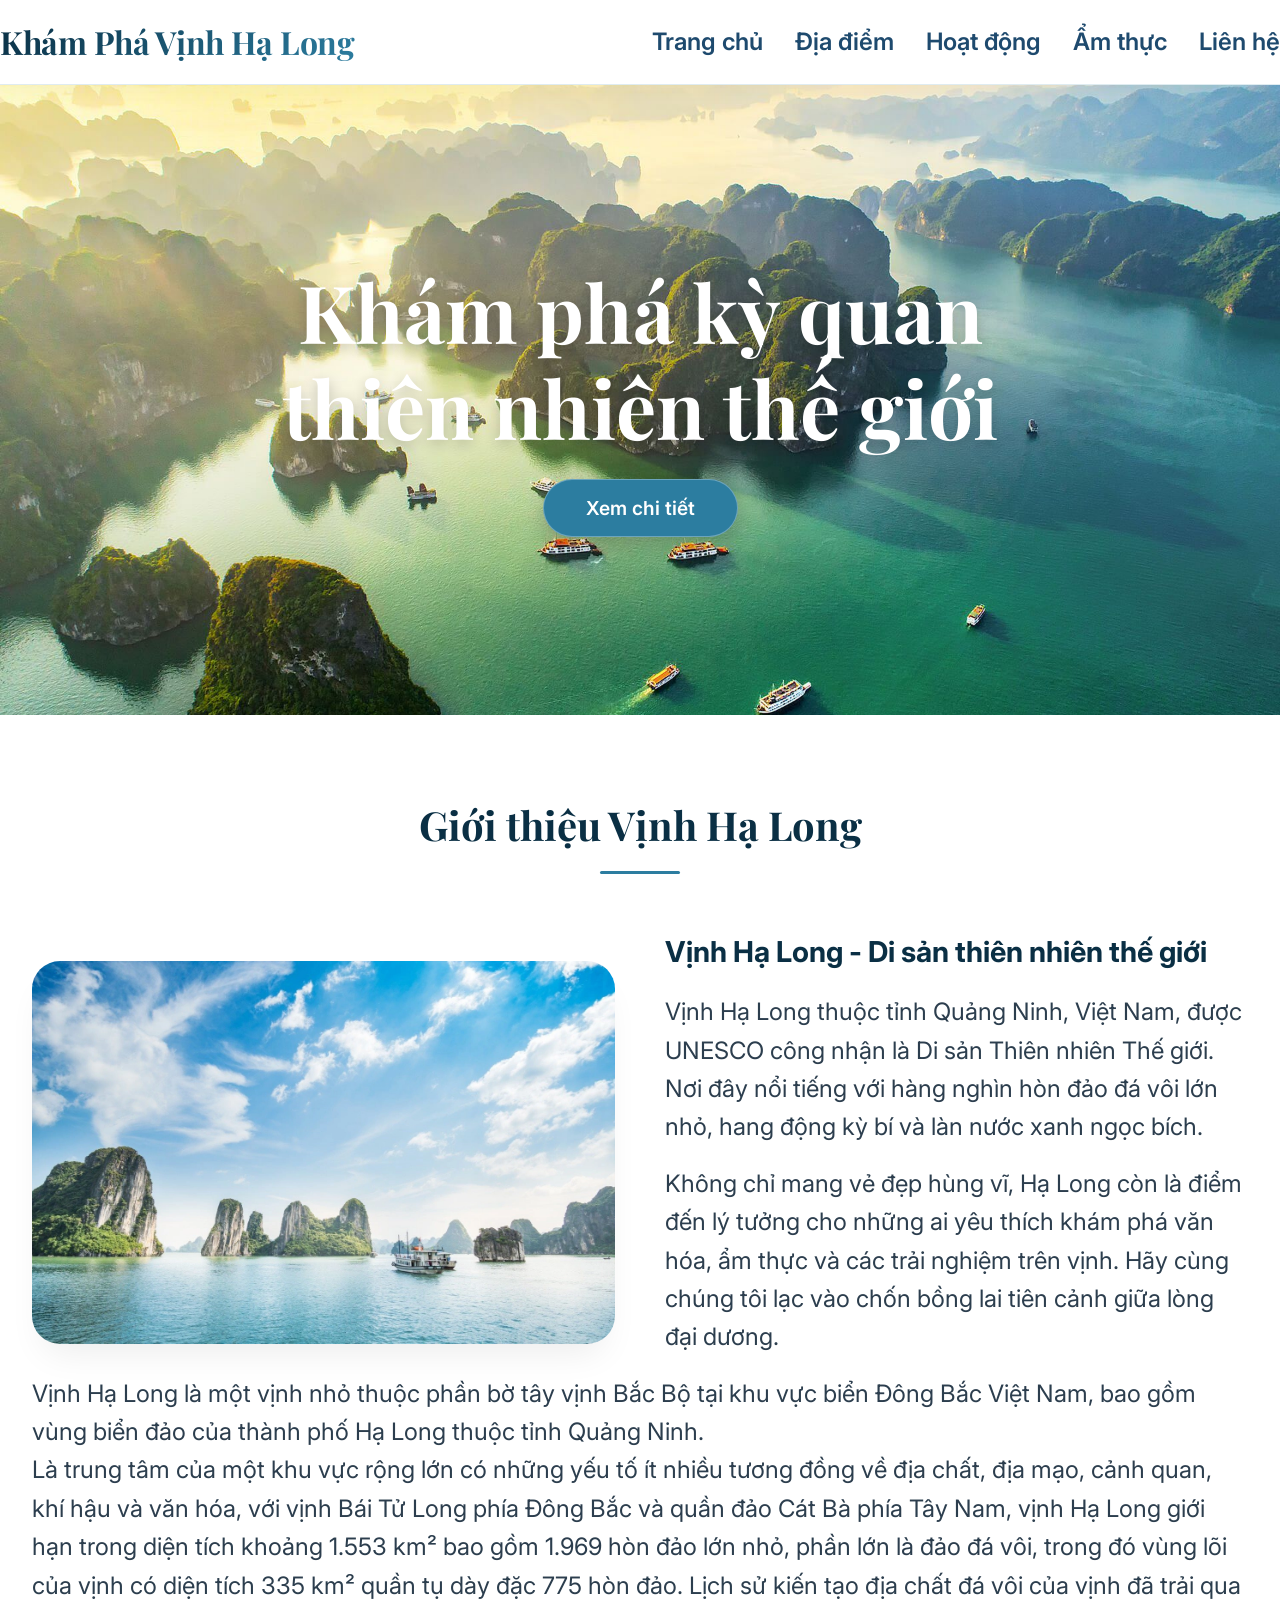
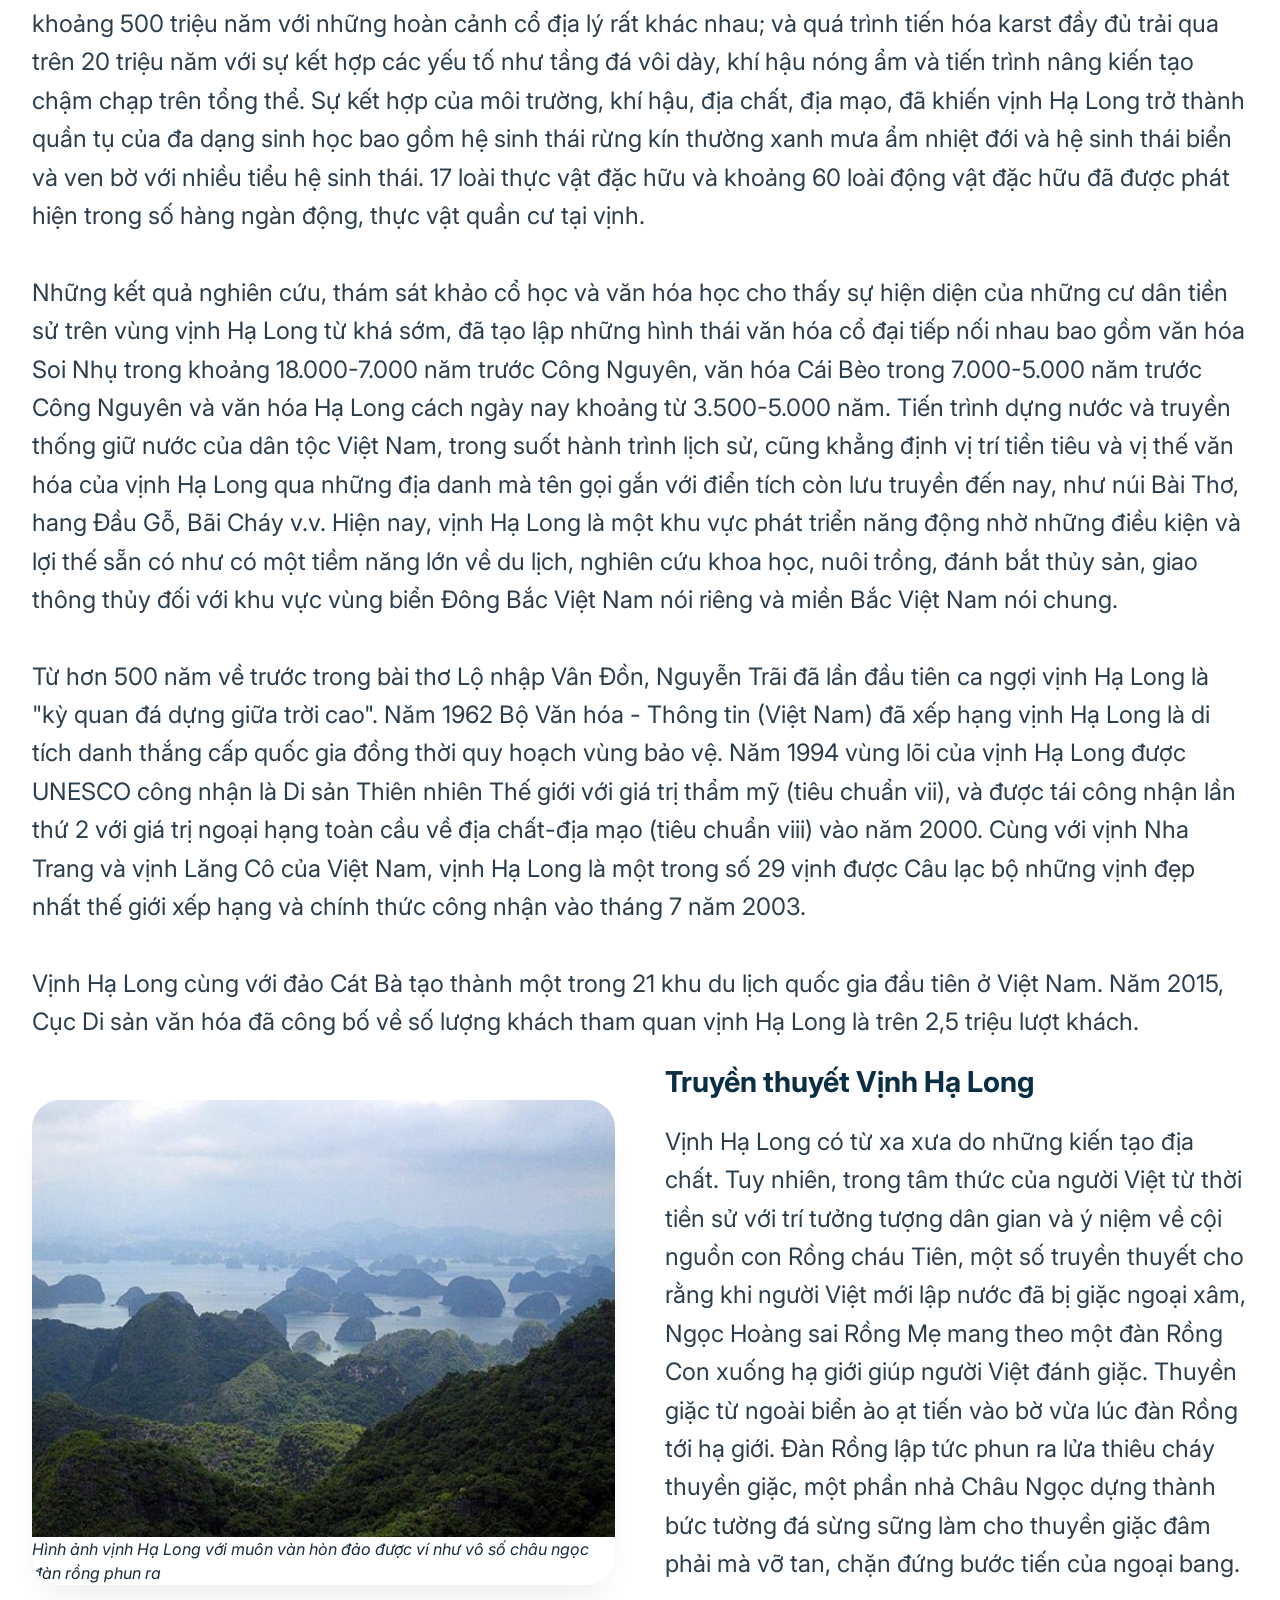
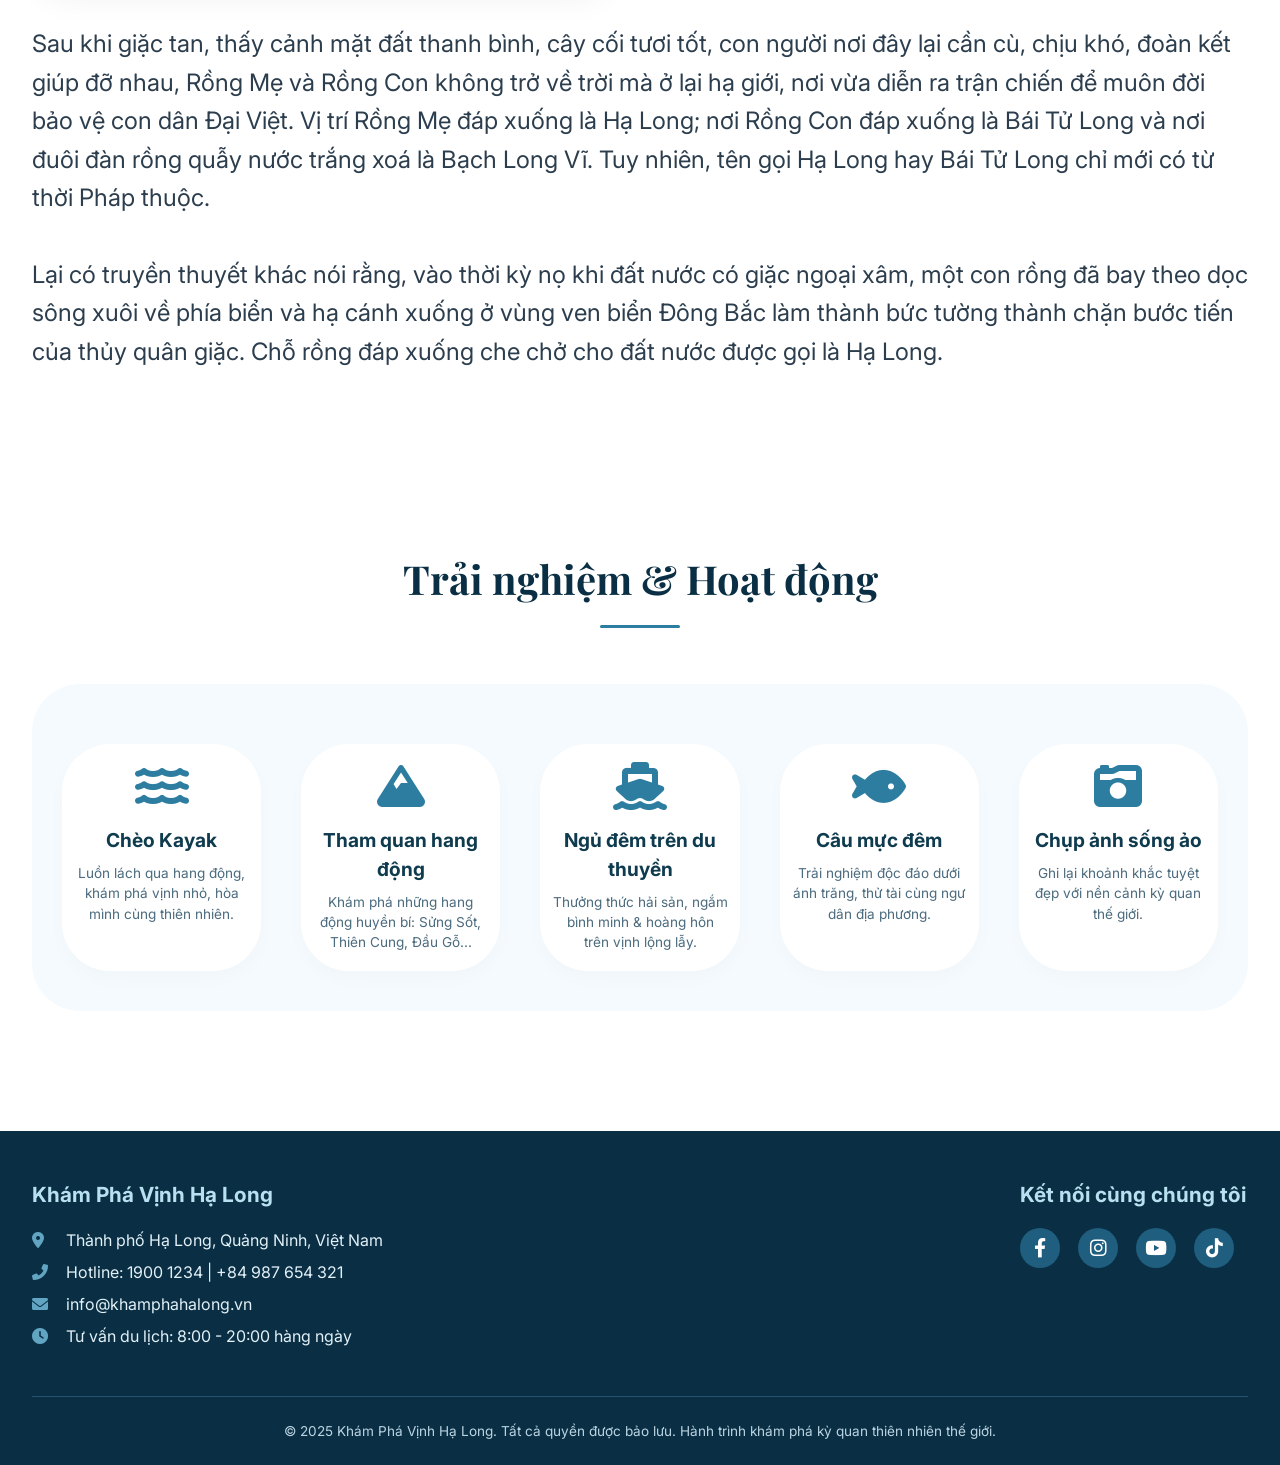
==== commit 208fef87: "Refactor legend text for Vịnh Hạ Long" ====
--- a/index.html
+++ b/index.html
@@ -61,19 +61,18 @@
             </div>
             <div class="about-grid">
                 <div class="about-img">
-                    <img src="" alt="Truyền thuyết Vịnh Hạ Long">
+                    <img src="truyenthuyetvinhhalong.jpg" alt="Truyền thuyết Vịnh Hạ Long">
+                    <p><i>Hình ảnh vịnh Hạ Long với muôn vàn hòn đảo được ví như vô số châu ngọc đàn rồng phun ra</i></p>
                 </div>
                 <div class="about-text">
                     <h3>Truyền thuyết Vịnh Hạ Long</h3>
-                    <p>Vịnh Hạ Long có từ xa xưa do những kiến tạo địa chất. Tuy nhiên, trong tâm thức của người Việt từ thời tiền sử với trí tưởng tượng dân gian và ý niệm về cội nguồn con Rồng cháu Tiên, một số truyền thuyết cho rằng khi người Việt mới lập nước đã bị giặc ngoại xâm, Ngọc Hoàng sai Rồng Mẹ mang theo một đàn Rồng Con xuống hạ giới giúp người Việt đánh giặc. Thuyền giặc từ ngoài biển ào ạt tiến vào bờ vừa lúc đàn Rồng tới hạ giới. Đàn Rồng lập tức phun ra lửa thiêu cháy thuyền giặc, một phần nhả Châu Ngọc dựng thành bức tường đá sừng sững làm cho thuyền giặc đâm phải mà vỡ tan, chặn đứng bước tiến của ngoại bang.<br><br>
-
-                    Sau khi giặc tan, thấy cảnh mặt đất thanh bình, cây cối tươi tốt, con người nơi đây lại cần cù, chịu khó, đoàn kết giúp đỡ nhau, Rồng Mẹ và Rồng Con không trở về trời mà ở lại hạ giới, nơi vừa diễn ra trận chiến để muôn đời bảo vệ con dân Đại Việt. Vị trí Rồng Mẹ đáp xuống là Hạ Long; nơi Rồng Con đáp xuống là Bái Tử Long và nơi đuôi đàn rồng quẫy nước trắng xoá là Bạch Long Vĩ. Tuy nhiên, tên gọi Hạ Long hay Bái Tử Long chỉ mới có từ thời Pháp thuộc.<br><br>
-
-                    Lại có truyền thuyết khác nói rằng, vào thời kỳ nọ khi đất nước có giặc ngoại xâm, một con rồng đã bay theo dọc sông xuôi về phía biển và hạ cánh xuống ở vùng ven biển Đông Bắc làm thành bức tường thành chặn bước tiến của thủy quân giặc. Chỗ rồng đáp xuống che chở cho đất nước được gọi là Hạ Long.</p>
+                    <p>Vịnh Hạ Long có từ xa xưa do những kiến tạo địa chất. Tuy nhiên, trong tâm thức của người Việt từ thời tiền sử với trí tưởng tượng dân gian và ý niệm về cội nguồn con Rồng cháu Tiên, một số truyền thuyết cho rằng khi người Việt mới lập nước đã bị giặc ngoại xâm, Ngọc Hoàng sai Rồng Mẹ mang theo một đàn Rồng Con xuống hạ giới giúp người Việt đánh giặc. Thuyền giặc từ ngoài biển ào ạt tiến vào bờ vừa lúc đàn Rồng tới hạ giới. Đàn Rồng lập tức phun ra lửa thiêu cháy thuyền giặc, một phần nhả Châu Ngọc dựng thành bức tường đá sừng sững làm cho thuyền giặc đâm phải mà vỡ tan, chặn đứng bước tiến của ngoại bang.</p><br>
                 </div>
             </div>
+            <div class="about-text">
+                <p>Sau khi giặc tan, thấy cảnh mặt đất thanh bình, cây cối tươi tốt, con người nơi đây lại cần cù, chịu khó, đoàn kết giúp đỡ nhau, Rồng Mẹ và Rồng Con không trở về trời mà ở lại hạ giới, nơi vừa diễn ra trận chiến để muôn đời bảo vệ con dân Đại Việt. Vị trí Rồng Mẹ đáp xuống là Hạ Long; nơi Rồng Con đáp xuống là Bái Tử Long và nơi đuôi đàn rồng quẫy nước trắng xoá là Bạch Long Vĩ. Tuy nhiên, tên gọi Hạ Long hay Bái Tử Long chỉ mới có từ thời Pháp thuộc.<br><br>
+                Lại có truyền thuyết khác nói rằng, vào thời kỳ nọ khi đất nước có giặc ngoại xâm, một con rồng đã bay theo dọc sông xuôi về phía biển và hạ cánh xuống ở vùng ven biển Đông Bắc làm thành bức tường thành chặn bước tiến của thủy quân giặc. Chỗ rồng đáp xuống che chở cho đất nước được gọi là Hạ Long.</p>
         </div>
-        <br>
     </section>
 
     <!-- Hoạt động du lịch -->
--- a/styles.css
+++ b/styles.css
@@ -80,7 +80,7 @@
         }
         /*banner*/
         .hero {
-            background: url('img/bannervinhhalong.jpg') center/cover no-repeat;
+            background: url('bannervinhhalong.jpg') center/cover no-repeat;
             min-height: 70vh;
             display: flex;
             align-items: center;
@@ -516,4 +516,4 @@
             .card-content {
                 padding: 1.5rem;
             }
-        }+        }
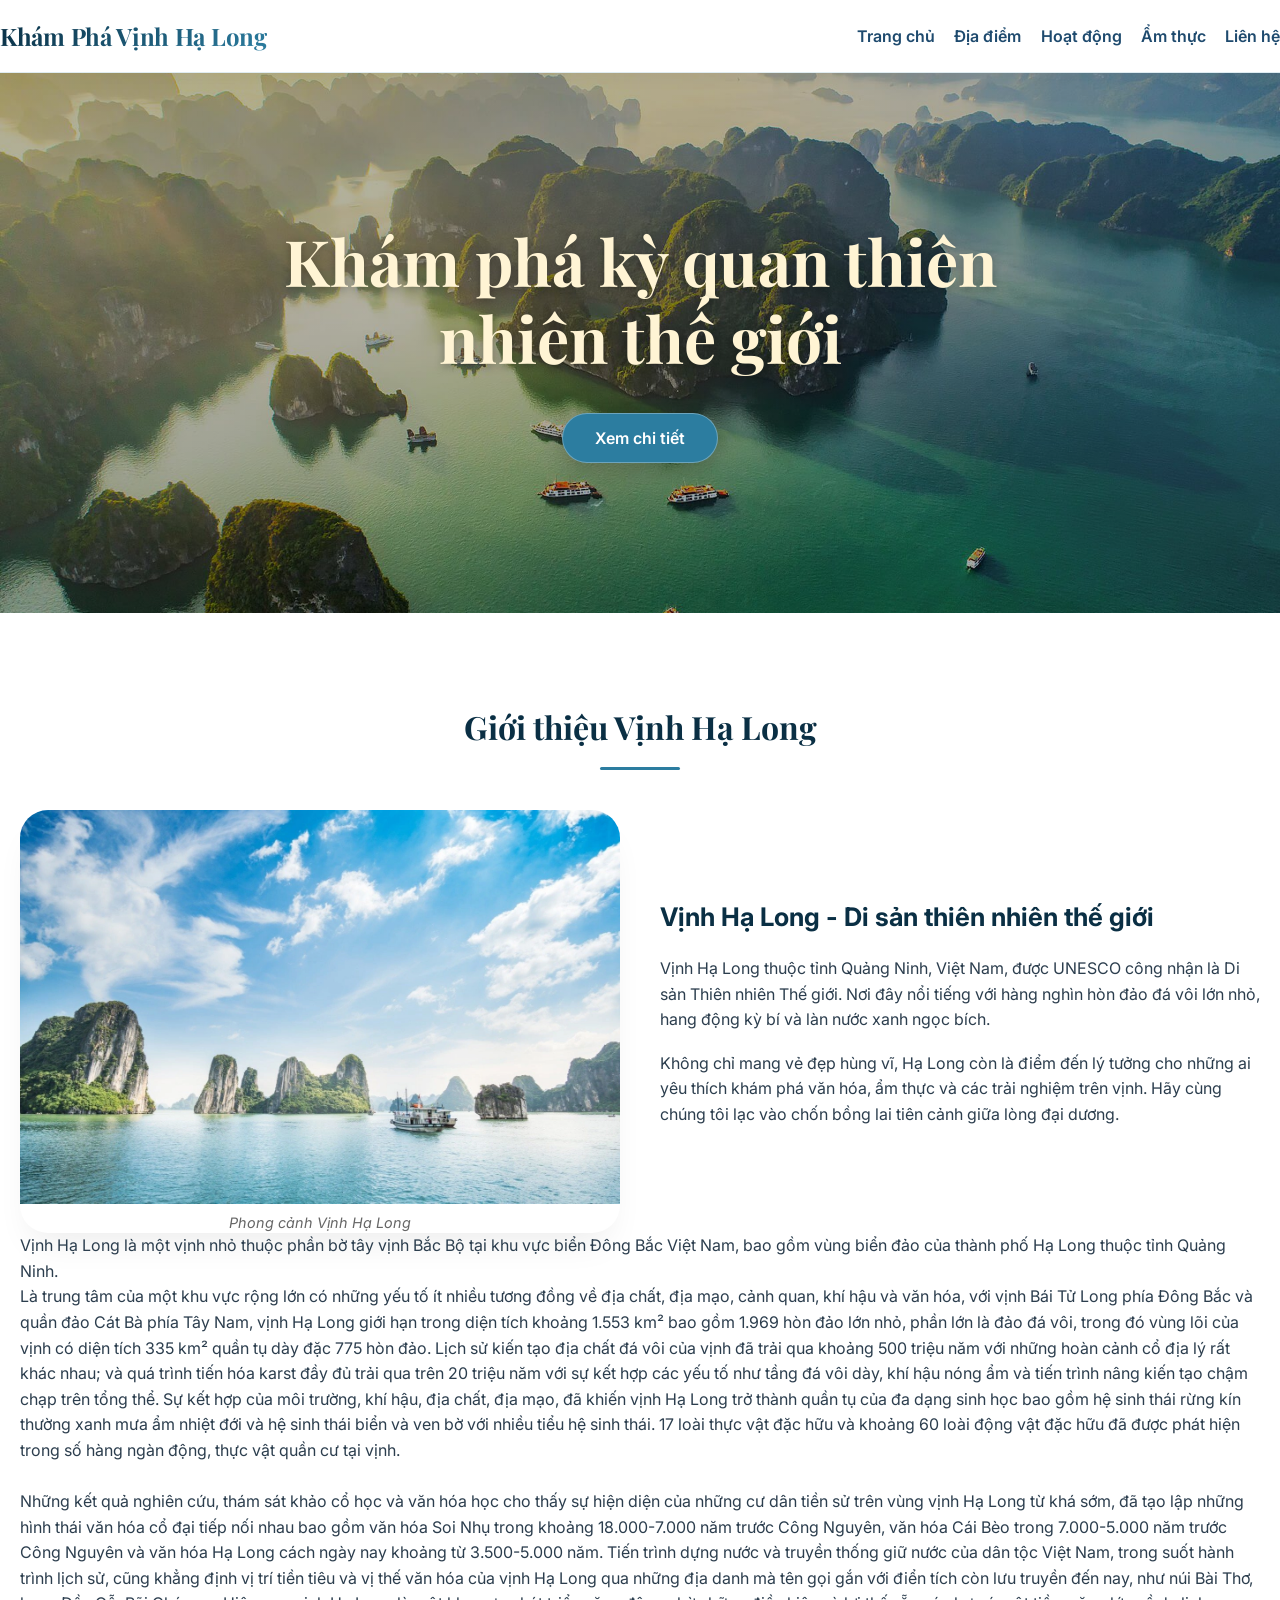
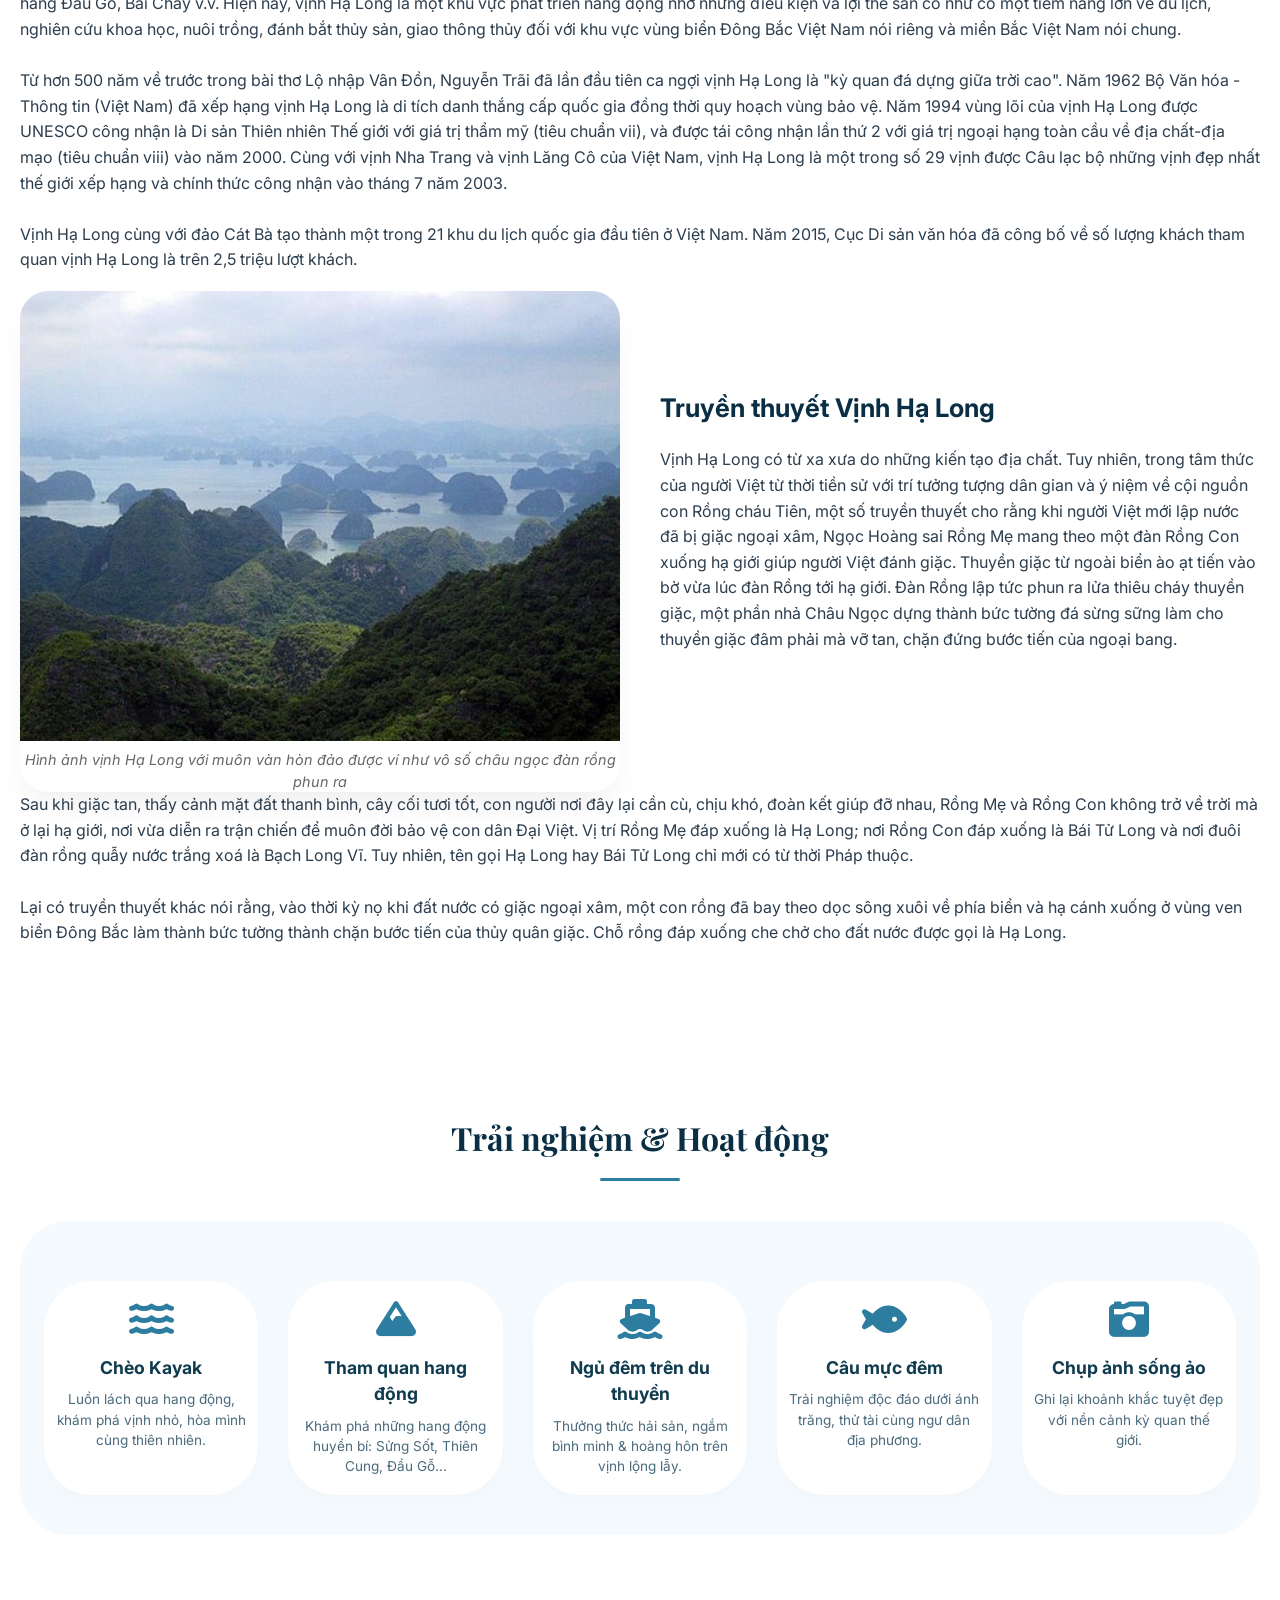
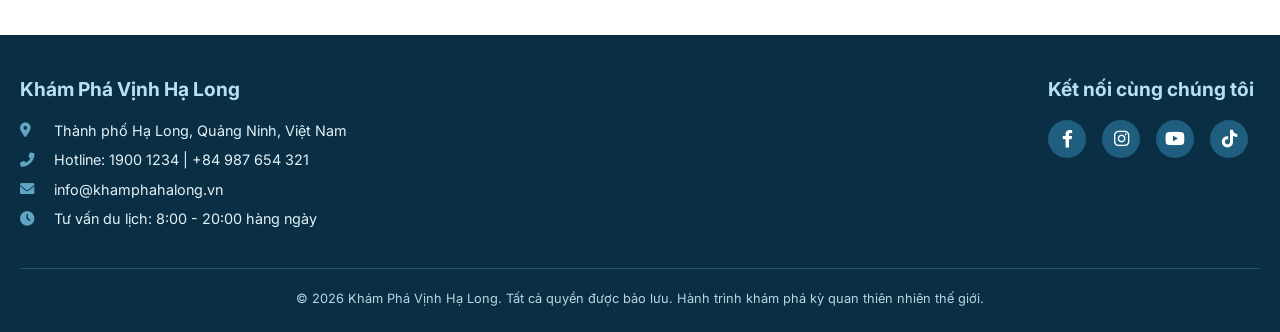
==== commit ba0a388e: "Add files via upload" ====
--- a/index.html
+++ b/index.html
@@ -26,7 +26,7 @@
     </header>
 
     <!-- Banner -->
-    <section class="hero">
+    <section class="hero hero-home">
         <div class="hero-content">
             <h2>Khám phá kỳ quan thiên nhiên thế giới</h2>
             <a href="#gioi-thieu" class="btn-hero">Xem chi tiết</a>
@@ -40,6 +40,7 @@
             <div class="about-grid">
                 <div class="about-img">
                     <img src="HL1-9875-1689130357.webp" alt="Vịnh Hạ Long tuyệt đẹp">
+                    <p><i>Phong cảnh Vịnh Hạ Long</i></p>
                 </div>
                 <div class="about-text">
                     <h3>Vịnh Hạ Long - Di sản thiên nhiên thế giới</h3>
@@ -132,11 +133,20 @@
                 </div>
             </div>
             <div class="copyright">
-                <p>&copy; 2025 Khám Phá Vịnh Hạ Long. Tất cả quyền được bảo lưu. Hành trình khám phá kỳ quan thiên nhiên thế giới.</p>
+                <p>&copy; 2026 Khám Phá Vịnh Hạ Long. Tất cả quyền được bảo lưu. Hành trình khám phá kỳ quan thiên nhiên thế giới.</p>
             </div>
         </div>
     </footer>
 
-    <!-- Thêm hiệu ứng nhẹ, tất cả CSS animation đã có sẵn -->
+    <script>
+        window.addEventListener('scroll', function() {
+            const header = document.querySelector('.header');
+            if (window.scrollY > 50) {
+                header.classList.add('header-scrolled');
+            } else {
+                header.classList.remove('header-scrolled');
+            }
+        });
+    </script>
 </body>
-</html>
+</html>
--- a/styles.css
+++ b/styles.css
@@ -1,519 +1,833 @@
-        * {
-            margin: 0;
-            padding: 0;
-            box-sizing: border-box;
-        }
-
-        body {
-            font-family: 'Inter', sans-serif;
-            background-color: #ffffff;
-            color: #1a2c3e;
-            line-height: 1.5;
-            scroll-behavior: smooth;
-        }
-
-        :root {
-            --deep-ocean: #0a2f44;  
-            --aqua-breeze: #2c7da0;   
-            --turquoise-light: #61a5c2;
-            --sky-mist: #eef7ff;
-            --pure-white: #ffffff;
-            --soft-shadow: 0 20px 35px -12px rgba(0, 0, 0, 0.08);
-            --card-hover: 0 25px 40px -12px rgba(0, 100, 120, 0.25);
-        }
-
-        .container {
-            max-width: 1280px;
-            margin: 0 auto;
-            padding: 0 32px;
-        }
-
-        .header {
-            background-color: rgba(255, 255, 255, 0.96);
-            backdrop-filter: blur(2px);
-            box-shadow: 0 4px 20px rgba(0, 0, 0, 0.03);
-            position: sticky;
-            top: 0;
-            z-index: 100;
-            border-bottom: 1px solid rgba(44, 125, 160, 0.15);
-        }
-
-        .navbar {
-            display: flex;
-            justify-content: space-between;
-            align-items: center;
-            flex-wrap: wrap;
-            padding: 18px 0;
-        }
-
-        .logo h1 {
-            font-size: 2rem;
-            font-weight: 700;
-            font-family: 'Playfair Display', serif;
-            background: linear-gradient(135deg, #0a2f44, #2c7da0);
-            background-clip: text;
-            -webkit-background-clip: text;
-            color: transparent;
-            letter-spacing: -0.3px;
-        }
-
-        .nav-menu {
-            display: flex;
-            gap: 2rem;
-            list-style: none;
-        }
-
-        .nav-menu li a {
-            text-decoration: none;
-            font-weight: 600;
-            color: #1e4a6e;
-            transition: all 0.25s ease;
-            font-size: 1.5rem;
-            padding-bottom: 6px;
-            border-bottom: 2px solid transparent;
-        }
-
-        .nav-menu li a:hover {
-            color: #2c7da0;
-            border-bottom-color: #2c7da0;
-            transform: translateY(-1px);
-        }
-        /*banner*/
-        .hero {
-            background: url('bannervinhhalong.jpg') center/cover no-repeat;
-            min-height: 70vh;
-            display: flex;
-            align-items: center;
-            justify-content: center;
-            text-align: center;
-            background-attachment: local;
-        }
-
-        .hero-content {
-            max-width: 780px;
-            padding: 0 20px;
-            animation: fadeInUp 1s ease-out;
-        }
-
-        .hero-content p {
-            font-size: 2rem;
-            color: white;
-            font-family: 'Playfair Display', serif;
-        }
-
-        .hero-content h2 {
-            font-size: 5rem;
-            font-weight: 700;
-            font-family: 'Playfair Display', serif;
-            color: white;
-            text-shadow: 0 4px 14px rgba(0,0,0,0.2);
-            margin-bottom: 24px;
-            line-height: 1.2;
-        }
-
-        .btn-hero {
-            display: inline-block;
-            background-color: #2c7da0;
-            color: white;
-            padding: 14px 42px;
-            font-size: 1.2rem;
-            font-weight: 600;
-            border-radius: 50px;
-            text-decoration: none;
-            transition: all 0.3s ease;
-            box-shadow: 0 8px 20px rgba(0,0,0,0.2);
-            border: 1px solid rgba(255,255,255,0.3);
-        }
-
-        .btn-hero:hover {
-            background-color: #0a2f44;
-            transform: scale(1.05);
-            box-shadow: 0 12px 28px rgba(0,0,0,0.25);
-        }
-
-         /* Section style */
-        section {
-            padding: 80px 0;
-        }
-
-        .section-title {
-            text-align: center;
-            font-size: 2.5rem;
-            font-family: 'Playfair Display', serif;
-            color: #0a2f44;
-            margin-bottom: 56px;
-            position: relative;
-        }
-
-        .section-title:after {
-            content: '';
-            width: 80px;
-            height: 3px;
-            background: #2c7da0;
-            display: block;
-            margin: 16px auto 0;
-            border-radius: 4px;
-        }
-
-        /* About 2 cột */
-        .about-grid {
-            display: flex;
-            gap: 50px;
-            align-items: center;
-            flex-wrap: wrap;
-        }
-
-        .about-img {
-            flex: 1;
-            border-radius: 28px;
-            overflow: hidden;
-            box-shadow: var(--soft-shadow);
-        }
-
-        .about-img img {
-            width: 100%;
-            height: auto;
-            display: block;
-            transition: transform 0.5s ease;
-        }
-
-        .about-img:hover img {
-            transform: scale(1.03);
-        }
-
-        .about-text {
-            flex: 1;
-        }
-
-        .about-text h3 {
-            font-size: 1.8rem;
-            color: #0a2f44;
-            margin-bottom: 20px;
-        }
-
-        .about-text p {
-            font-size: 1.5rem;
-            color: #2c3e4e;
-            line-height: 1.6;
-            margin-bottom: 18px;
-        }
-
-        /* Cards địa điểm */
-        .cards-container {
-            display: flex;
-            flex-direction: column;
-            gap: 40px;
-            justify-content: center;
-        }
-
-        .place-card {
-            display: flex;
-            align-items: center;
-            background: white;
-            border-radius: 1px;
-            overflow: hidden;
-            box-shadow: var(--soft-shadow);
-            
-            cursor: pointer;
-        }
-
-        .card-img {
-            flex: 0 0 280px;
-            height: 220px;
-            overflow: hidden;
-        }
-
-        .card-img img {
-            width: 100%;
-            height: 100%;
-            object-fit: cover;
-            transition: transform 0.5s ease;
-        }
-
-
-        .card-info {
-            flex: 1;
-            padding: 24px 24px 24px 0;
-            margin-left: 21px;
-            
-        }
-
-        .card-info h4 {
-            font-size: 1.45rem;
-            font-weight: 700;
-            color: #0a2f44;
-            margin-bottom: 10px;
-            font-family: 'Playfair Display', serif;
-        }
-
-        .card-info p {
-            color: #3e5a6b;
-            font-size: 1rem;
-            line-height: 1.55;
-            margin-bottom: 0;
-        }
-
-        /* Hoạt động du lịch - icons */
-        .activities-wrapper {
-            background: #f4fafd;
-            border-radius: 48px;
-            padding: 40px 30px;
-        }
-
-        .activities-grid {
-            display: flex;
-            flex-wrap: wrap;
-            justify-content: center;
-            gap: 40px;
-            margin-top: 20px;
-        }
-
-        .activity-item {
-            text-align: center;
-            flex: 1 1 180px;
-            transition: all 0.25s ease;
-            padding: 18px 12px;
-            border-radius: 48px;
-            background: white;
-            box-shadow: 0 8px 20px rgba(0,0,0,0.02);
-        }
-
-        .activity-item i {
-            font-size: 3rem;
-            color: #2c7da0;
-            margin-bottom: 16px;
-            transition: transform 0.2s;
-        }
-
-        .activity-item:hover i {
-            transform: translateY(-6px);
-            color: #0a5c7e;
-        }
-
-        .activity-item h4 {
-            font-weight: 700;
-            font-size: 1.2rem;
-            color: #0f3b4f;
-            margin-bottom: 8px;
-        }
-
-        .activity-item p {
-            font-size: 0.85rem;
-            color: #4b6b7e;
-        }
-
-        /* Gallery */
-        .gallery-grid {
-            display: grid;
-            grid-template-columns: repeat(auto-fit, minmax(260px, 1fr));
-            gap: 24px;
-        }
-
-        .gallery-item {
-            border-radius: 24px;
-            overflow: hidden;
-            aspect-ratio: 1 / 0.9;
-            box-shadow: 0 12px 22px -12px rgba(0,0,0,0.1);
-        }
-
-        .gallery-item img {
-            width: 100%;
-            height: 100%;
-            object-fit: cover;
-            transition: transform 0.4s ease, filter 0.3s;
-            display: block;
-        }
-
-        .gallery-item:hover img {
-            transform: scale(1.08);
-            filter: brightness(1.03) contrast(1.02);
-        }
-        .card {
-            display: flex;
-            max-width: 880px;
-            width: 100%;
-            background: #ffffff;
-            border-radius: 24px 0 24px 24px; /* bo góc trên bên trái = 0, các góc còn lại 24px */
-            overflow: hidden;
-            box-shadow: 0 20px 35px -10px rgba(0, 0, 0, 0.15);
-            transition: transform 0.2s ease;
-        }
-
-        /* PHẢI bo góc trên bên trái cho cả card, nhưng nếu muốn bo riêng ảnh thì xử lý thêm */
-        /* Để ảnh bo góc trên bên trái, cần clip ảnh nằm trong card đã bo sẵn */
-        
-        /* PHẦN ẢNH BÊN TRÁI */
-        .card-image {
-            flex: 1.1; /* chiếm tỉ lệ ảnh to hơn text một chút */
-            min-width: 0;
-            background-image: url('https://placehold.co/800x1000/d4b48c/ffffff?text=Market+Place');
-            background-size: cover;
-            background-position: center 30%;
-            /* bo góc trên bên trái (góc trùng với card) */
-            border-top-left-radius: 0px; /* vì card đã bo, ảnh nằm sát nên k cần bo lại */
-        }
-        
-
-
-        /* PHẦN TEXT BÊN PHẢI */
-        .card-content {
-            flex: 0.9;
-            padding: 2rem 2rem 2rem 1.8rem;
-            background: #fffdf9;
-            display: flex;
-            flex-direction: column;
-            justify-content: space-between;
-        }
-
-        /* Tiêu đề */
-        .card-content h2 {
-            font-size: 2rem;
-            font-weight: 600;
-            color: #2c2a29;
-            letter-spacing: -0.3px;
-            margin-bottom: 0.75rem;
-            border-left: 4px solid #d4a373;
-            padding-left: 1rem;
-        }
-
-        /* Mô tả */
-        .description {
-            font-size: 0.92rem;
-            line-height: 1.5;
-            color: #5e4b34;
-            margin-bottom: 1.5rem;
-            padding-left: 1rem;
-        }
-
-        /* Footer */
-        .footer {
-            background: #0a2f44;
-            color: #e2f0f7;
-            padding: 48px 0 24px;
-            margin-top: 40px;
-        }
-
-        .footer-content {
-            display: flex;
-            flex-wrap: wrap;
-            justify-content: space-between;
-            gap: 40px;
-            margin-bottom: 40px;
-        }
-
-        .footer-info h4, .footer-social h4 {
-            font-size: 1.3rem;
-            margin-bottom: 18px;
-            color: #b7e1f0;
-        }
-
-        .footer-info p {
-            margin: 8px 0;
-            display: flex;
-            align-items: center;
-            gap: 10px;
-        }
-
-        .footer-info i {
-            width: 24px;
-            color: #61a5c2;
-        }
-
-        .social-icons a {
-            color: white;
-            background: #1f5e7e;
-            display: inline-flex;
-            align-items: center;
-            justify-content: center;
-            width: 40px;
-            height: 40px;
-            border-radius: 50%;
-            margin-right: 14px;
-            transition: all 0.25s;
-            font-size: 1.2rem;
-            text-decoration: none;
-        }
-
-        .social-icons a:hover {
-            background: #2c7da0;
-            transform: translateY(-4px);
-        }
-
-        .copyright {
-            text-align: center;
-            border-top: 1px solid rgba(97, 165, 194, 0.3);
-            padding-top: 24px;
-            font-size: 0.85rem;
-            color: #bbd4e2;
-        }
-
-        /* Animation */
-        @keyframes fadeInUp {
-            from {
-                opacity: 0;
-                transform: translateY(30px);
-            }
-            to {
-                opacity: 1;
-                transform: translateY(0);
-            }
-        }
-
-        /* Responsive */
-        @media (max-width: 900px) {
-            .navbar {
-                flex-direction: column;
-                gap: 16px;
-            }
-            .nav-menu {
-                gap: 1.5rem;
-                flex-wrap: wrap;
-                justify-content: center;
-            }
-            .hero-content h2 {
-                font-size: 2.4rem;
-            }
-            .section-title {
-                font-size: 2rem;
-            }
-            .about-grid {
-                flex-direction: column;
-            }
-            .container {
-                padding: 0 24px;
-            }
-        }
-
-        @media (max-width: 640px) {
-            .hero-content h2 {
-                font-size: 1.8rem;
-            }
-            .btn-hero {
-                padding: 10px 28px;
-                font-size: 1rem;
-            }
-            section {
-                padding: 56px 0;
-            }
-            .place-card {
-                width: 100%;
-                max-width: 320px;
-            }
-            .gallery-grid {
-                gap: 16px;
-            }
-        }
-        @media (max-width: 700px) {
-            .card {
-                flex-direction: column;
-                border-radius: 0 20px 20px 20px;
-            }
-            .card-image {
-                height: 240px;
-                border-top-left-radius: 20px;
-                border-top-right-radius: 20px;
-            }
-            .card-content {
-                padding: 1.5rem;
-            }
-        }
+* {
+    margin: 0;
+    padding: 0;
+    box-sizing: border-box;
+}
+
+body {
+    font-family: 'Inter', sans-serif;
+    background-color: #ffffff;
+    color: #1a2c3e;
+    line-height: 1.5;
+    scroll-behavior: smooth;
+}
+
+:root {
+    --deep-ocean: #0a2f44;  
+    --aqua-breeze: #2c7da0;   
+    --turquoise-light: #61a5c2;
+    --sunset-gold: #e9b35f;
+    --sky-mist: #eef7ff;
+    --pure-white: #ffffff;
+    --soft-shadow: 0 20px 35px -12px rgba(0, 0, 0, 0.08);
+    --card-hover: 0 30px 45px -15px rgba(0, 100, 120, 0.3);
+}
+
+.container {
+    max-width: 1280px;
+    margin: 0 auto;
+    padding: 0 20px;
+}
+
+.header {
+    background-color: rgba(255, 255, 255, 0.96);
+    backdrop-filter: blur(2px);
+    box-shadow: 0 4px 20px rgba(0, 0, 0, 0.03);
+    position: sticky;
+    top: 0;
+    z-index: 100;
+    border-bottom: 1px solid rgba(44, 125, 160, 0.15);
+    transition: all 0.3s ease;
+}
+
+.header-scrolled {
+    background-color: rgba(10, 47, 68, 0.95);
+    backdrop-filter: blur(10px);
+    border-bottom-color: rgba(255, 255, 255, 0.1);
+}
+
+.header-scrolled .logo h1 {
+    background: linear-gradient(135deg, #ffffff, #61a5c2);
+    background-clip: text;
+    -webkit-background-clip: text;
+    color: transparent;
+}
+
+.header-scrolled .nav-menu li a {
+    color: #e2f0f7;
+}
+
+.header-scrolled .nav-menu li a:hover {
+    color: #e9b35f;
+    border-bottom-color: #e9b35f;
+}
+
+.navbar {
+    display: flex;
+    justify-content: space-between;
+    align-items: center;
+    flex-wrap: wrap;
+    padding: 18px 0;
+}
+
+.logo h1 {
+    font-size: 1.5rem;
+    font-weight: 700;
+    font-family: 'Playfair Display', serif;
+    background: linear-gradient(135deg, #0a2f44, #2c7da0);
+    background-clip: text;
+    -webkit-background-clip: text;
+    color: transparent;
+    letter-spacing: -0.3px;
+    transition: all 0.3s ease;
+}
+
+.nav-menu {
+    display: flex;
+    gap: 1.2rem;
+    list-style: none;
+    flex-wrap: wrap;
+}
+
+.nav-menu li a {
+    text-decoration: none;
+    font-weight: 600;
+    color: #1e4a6e;
+    transition: all 0.25s ease;
+    font-size: 1rem;
+    padding-bottom: 6px;
+    border-bottom: 2px solid transparent;
+}
+
+.nav-menu li a:hover,
+.nav-menu li a.active {
+    color: #2c7da0;
+    border-bottom-color: #2c7da0;
+}
+
+/* BANNER CHUNG (ĐỒNG BỘ) */
+.hero {
+    min-height: 60vh;
+    display: flex;
+    align-items: center;
+    justify-content: center;
+    text-align: center;
+    position: relative;
+}
+
+.hero-home {
+    background: linear-gradient(rgba(0,0,0,0.3), rgba(0,0,0,0.3)), url('bannervinhhalong.jpg') center/cover no-repeat;
+}
+
+.hero-place {
+    background: linear-gradient(rgba(0,0,0,0.35), rgba(0,0,0,0.35)), url('hoang-hon-ruc-ro-tren-vinh-ha-long.jpg') center/cover no-repeat;
+}
+
+.hero-food {
+    background: linear-gradient(rgba(0,0,0,0.35), rgba(0,0,0,0.35)), url('amthuc.webp') center/cover no-repeat;
+}
+
+.hero-activities {
+    background: url('77b57b55-dia-diem-du-lich-ha-long-6708449-1250x715.jpg') center/cover no-repeat;
+    padding: 120px 0 100px;
+    text-align: center;
+    color: white;
+    position: relative;
+}
+
+.hero-activities::before {
+    content: "";
+    position: absolute;
+    top: 0;
+    left: 0;
+    width: 100%;
+    height: 100%;
+    background: rgba(0, 0, 0, 0.35);
+    z-index: 0;
+}
+
+.hero-activities .container,
+.hero .container {
+    position: relative;
+    z-index: 2;
+}
+
+.hero-content {
+    max-width: 780px;
+    padding: 0 20px;
+}
+
+.hero-content h2 {
+    font-size: 4rem;
+    font-weight: 700;
+    font-family: 'Playfair Display', serif;
+    color: rgb(255, 244, 212);
+    text-shadow: 0 2px 10px rgba(0,0,0,0.3);
+    margin-bottom: 1rem;
+    line-height: 1.2;
+}
+
+.hero-content p {
+    font-size: 1.3rem;
+    color: rgba(255,255,255,0.95);
+    text-shadow: 0 1px 5px rgba(0,0,0,0.2);
+}
+
+.hero-activities h2 {
+    font-size: 4rem;
+    font-family: 'Playfair Display', serif;
+    font-weight: 700;
+    margin-bottom: 1rem;
+    letter-spacing: -0.02em;
+    text-shadow: 0 2px 10px rgba(0,0,0,0.3);
+}
+
+.hero-activities p {
+    font-size: 1.3rem;
+    max-width: 700px;
+    margin: 0 auto;
+    opacity: 0.95;
+    text-shadow: 0 1px 5px rgba(0,0,0,0.2);
+}
+
+.btn-hero {
+    display: inline-block;
+    background-color: #2c7da0;
+    color: white;
+    padding: 12px 32px;
+    font-size: 1rem;
+    font-weight: 600;
+    border-radius: 50px;
+    text-decoration: none;
+    transition: all 0.3s ease;
+    box-shadow: 0 8px 20px rgba(0,0,0,0.2);
+    border: 1px solid rgba(255,255,255,0.3);
+    margin-top: 20px;
+}
+
+.btn-hero:hover {
+    background-color: #0a2f44;
+    transform: scale(1.05);
+    box-shadow: 0 12px 28px rgba(0,0,0,0.25);
+}
+
+/* SECTION CHUNG */
+section {
+    padding: 60px 0;
+}
+
+.section-title {
+    text-align: center;
+    font-size: 2rem;
+    font-family: 'Playfair Display', serif;
+    color: #0a2f44;
+    margin-bottom: 40px;
+    margin-top: 30px;
+    position: relative;
+}
+
+.section-title:after {
+    content: '';
+    width: 80px;
+    height: 3px;
+    background: #2c7da0;
+    display: block;
+    margin: 16px auto 0;
+    border-radius: 4px;
+}
+
+.section-subtitle {
+    text-align: center;
+    color: #5a7a8c;
+    max-width: 700px;
+    margin: 0 auto 50px auto;
+    font-size: 1.1rem;
+}
+
+/* ABOUT (GIỚI THIỆU) */
+.about-grid {
+    display: flex;
+    gap: 40px;
+    align-items: center;
+    flex-wrap: wrap;
+}
+
+.about-img {
+    flex: 1;
+    border-radius: 28px;
+    overflow: hidden;
+    box-shadow: var(--soft-shadow);
+}
+
+.about-img p {
+    text-align: center;
+    margin-top: 8px;
+    font-size: 0.9rem;
+    color: #666;
+}
+
+.about-img img {
+    width: 100%;
+    height: auto;
+    display: block;
+}
+
+.about-text {
+    flex: 1;
+}
+
+.about-text h3 {
+    font-size: 1.6rem;
+    color: #0a2f44;
+    margin-bottom: 20px;
+}
+
+.about-text p {
+    font-size: 1rem;
+    color: #2c3e4e;
+    line-height: 1.6;
+    margin-bottom: 18px;
+}
+
+/* CARDS ĐỊA ĐIỂM  */
+.cards-container {
+    display: grid;
+    grid-template-columns: repeat(auto-fill, minmax(320px, 1fr));
+    gap: 32px;
+    justify-content: center;
+}
+
+.place-card {
+    background: white;
+    overflow: hidden;
+    box-shadow: var(--soft-shadow);
+    width: 100%;
+    border-radius: 24px;
+}
+
+.card-img {
+    width: 100%;
+    height: 220px;
+    overflow: hidden;
+}
+
+.card-img img {
+    width: 100%;
+    height: 100%;
+    object-fit: cover;
+}
+
+.card-info {
+    padding: 20px;
+}
+
+.card-info h4 {
+    font-size: 1.35rem;
+    font-weight: 700;
+    color: #0a2f44;
+    margin-bottom: 12px;
+    font-family: 'Playfair Display', serif;
+}
+
+.card-info p {
+    color: #3e5a6b;
+    font-size: 0.95rem;
+    line-height: 1.55;
+}
+
+/* ========== ACTIVITIES GRID (HOẠT ĐỘNG) ========== */
+.activities-wrapper {
+    background: #f4fafd;
+    border-radius: 48px;
+    padding: 40px 24px;
+}
+
+.activities-grid {
+    display: flex;
+    flex-wrap: wrap;
+    justify-content: center;
+    gap: 30px;
+    margin-top: 20px;
+}
+
+.activity-item {
+    text-align: center;
+    flex: 1 1 160px;
+    padding: 18px 12px;
+    border-radius: 48px;
+    background: white;
+    box-shadow: 0 8px 20px rgba(0,0,0,0.02);
+}
+
+.activity-item i {
+    font-size: 2.5rem;
+    color: #2c7da0;
+    margin-bottom: 16px;
+    display: inline-block;
+}
+
+.activity-item h4 {
+    font-weight: 700;
+    font-size: 1.1rem;
+    color: #0f3b4f;
+    margin-bottom: 8px;
+}
+
+.activity-item p {
+    font-size: 0.85rem;
+    color: #4b6b7e;
+}
+
+/* TRANG HOẠT ĐỘNG */
+.activities-grid-main {
+    display: grid;
+    grid-template-columns: repeat(auto-fit, minmax(320px, 1fr));
+    gap: 40px;
+}
+
+.activity-card {
+    background: var(--pure-white);
+    border-radius: 28px;
+    overflow: hidden;
+    box-shadow: var(--soft-shadow);
+    transition: all 0.4s cubic-bezier(0.2, 0.9, 0.4, 1.1);
+    cursor: pointer;
+}
+
+.activity-card:hover {
+    transform: translateY(-12px);
+    box-shadow: var(--card-hover);
+}
+
+.activity-card .card-img {
+    height: 260px;
+    overflow: hidden;
+    position: relative;
+}
+
+.activity-card .card-img img {
+    width: 100%;
+    height: 100%;
+    object-fit: cover;
+    transition: transform 0.6s ease;
+}
+
+.activity-card:hover .card-img img {
+    transform: scale(1.05);
+}
+
+.card-tag {
+    position: absolute;
+    top: 20px;
+    left: 20px;
+    background: var(--sunset-gold);
+    color: #1e3a4a;
+    padding: 6px 16px;
+    border-radius: 40px;
+    font-size: 0.8rem;
+    font-weight: 700;
+    z-index: 2;
+    box-shadow: 0 4px 10px rgba(0,0,0,0.1);
+}
+
+.activity-card .card-info {
+    padding: 28px 24px 32px;
+}
+
+.activity-card .card-info h3 {
+    font-size: 1.8rem;
+    font-family: 'Playfair Display', serif;
+    color: #0a2f44;
+    margin-bottom: 12px;
+}
+
+.activity-card .card-info p {
+    color: #4b6b7e;
+    margin-bottom: 20px;
+    line-height: 1.5;
+}
+
+.info-row {
+    display: flex;
+    align-items: center;
+    gap: 16px;
+    margin-top: 16px;
+    font-size: 0.9rem;
+    color: #2c7da0;
+    font-weight: 500;
+    border-top: 1px solid #e9ecef;
+    padding-top: 18px;
+}
+
+.info-row i {
+    width: 20px;
+    color: var(--sunset-gold);
+}
+
+
+.show-grid {
+    display: grid;
+    grid-template-columns: repeat(auto-fit, minmax(280px, 1fr));
+    gap: 30px;
+    margin-top: 20px;
+}
+
+.show-item {
+    text-align: center;
+    background: #f8fafc;
+    padding: 30px 20px;
+    border-radius: 48px;
+    transition: all 0.3s;
+}
+
+.show-item:hover {
+    background: white;
+    box-shadow: 0 20px 35px -12px rgba(0, 0, 0, 0.1);
+    transform: translateY(-5px);
+}
+
+.show-icon {
+    font-size: 3rem;
+    color: var(--aqua-breeze);
+    margin-bottom: 20px;
+}
+
+.show-item h4 {
+    font-size: 1.4rem;
+    margin-bottom: 12px;
+    color: #0a2f44;
+}
+
+.vip-experience {
+    background: linear-gradient(120deg, #eef2f5 0%, #ffffff 100%);
+    border-radius: 48px;
+    padding: 60px 40px;
+    margin-top: 40px;
+}
+
+.vip-grid {
+    display: flex;
+    flex-wrap: wrap;
+    gap: 40px;
+    align-items: center;
+}
+
+.vip-text {
+    flex: 1;
+}
+
+.vip-text h3 {
+    font-size: 2rem;
+    font-family: 'Playfair Display', serif;
+    color: #0a2f44;
+    margin-bottom: 20px;
+}
+
+.vip-text ul {
+    list-style: none;
+    margin: 25px 0;
+}
+
+.vip-text li {
+    margin: 12px 0;
+    display: flex;
+    align-items: center;
+    gap: 12px;
+}
+
+.vip-text li i {
+    color: var(--sunset-gold);
+    font-size: 1.3rem;
+}
+
+.vip-img {
+    flex: 1;
+    border-radius: 32px;
+    overflow: hidden;
+    box-shadow: var(--soft-shadow);
+}
+
+.vip-img img {
+    width: 100%;
+    height: auto;
+    display: block;
+}
+
+/* card-food */
+.card-wrapper {
+    display: flex;
+    justify-content: center;
+    align-items: center;
+    padding: 40px 20px;
+    background: linear-gradient(135deg, #f8f6f2 0%, #f0ede8 100%);
+}
+
+.food-card {
+    display: flex;
+    max-width: 1200px;
+    width: 100%;
+    background: #ffffff;
+    overflow: hidden;
+    box-shadow: 0 30px 50px -20px rgba(0, 0, 0, 0.25);
+    border-radius: 24px;
+}
+
+.food-card .card-image {
+    flex: 0.8;
+    min-width: 0;
+}
+
+.food-card .card-image img {
+    width: 100%;
+    height: 100%;
+    object-fit: cover;
+    display: block;
+}
+
+.food-card .card-content {
+    flex: 1.2;
+    padding: 2rem;
+    background: #b17300;
+    display: flex;
+    flex-direction: column;
+    justify-content: space-between;
+}
+
+.food-card .card-content h2 {
+    font-size: 1.8rem;
+    font-weight: 700;
+    color: #ffffff;
+    letter-spacing: -0.5px;
+    margin-bottom: 1rem;
+    border-left: 6px solid #e2a32e;
+    padding-left: 1.2rem;
+    font-family: 'Playfair Display', serif;
+}
+
+.food-card .description {
+    font-size: 0.95rem;
+    line-height: 1.6;
+    color: #ffffff;
+    margin-bottom: 1.5rem;
+    padding-left: 1.2rem;
+}
+
+.food-card .description b {
+    color: #ffe0a3;
+}
+
+/*FOOTER*/
+.footer {
+    background: #0a2f44;
+    color: #e2f0f7;
+    padding: 40px 0 24px;
+    margin-top: 40px;
+}
+
+.footer-content {
+    display: flex;
+    flex-wrap: wrap;
+    justify-content: space-between;
+    gap: 30px;
+    margin-bottom: 30px;
+}
+
+.footer-info h4, .footer-social h4 {
+    font-size: 1.2rem;
+    margin-bottom: 16px;
+    color: #b7e1f0;
+}
+
+.footer-info p {
+    margin: 8px 0;
+    display: flex;
+    align-items: center;
+    gap: 10px;
+    font-size: 0.9rem;
+    flex-wrap: wrap;
+}
+
+.footer-info i {
+    width: 24px;
+    color: #61a5c2;
+}
+
+.social-icons a {
+    color: white;
+    background: #1f5e7e;
+    display: inline-flex;
+    align-items: center;
+    justify-content: center;
+    width: 38px;
+    height: 38px;
+    border-radius: 50%;
+    margin-right: 12px;
+    transition: all 0.25s;
+    font-size: 1.1rem;
+    text-decoration: none;
+}
+
+.social-icons a:hover {
+    background: #2c7da0;
+    transform: translateY(-3px);
+}
+
+.copyright {
+    text-align: center;
+    border-top: 1px solid rgba(97, 165, 194, 0.3);
+    padding-top: 20px;
+    font-size: 0.8rem;
+    color: #bbd4e2;
+}
+
+@media (max-width: 900px) {
+    .navbar {
+        flex-direction: column;
+        gap: 12px;
+    }
+    .logo h1 {
+        font-size: 1.3rem;
+        text-align: center;
+    }
+    .nav-menu {
+        justify-content: center;
+        gap: 1rem;
+    }
+    .nav-menu li a {
+        font-size: 0.9rem;
+    }
+    .hero {
+        min-height: 45vh;
+    }
+    .hero-content h2,
+    .hero-activities h2 {
+        font-size: 2.5rem;
+    }
+    .hero-content p,
+    .hero-activities p {
+        font-size: 1rem;
+    }
+    .hero-activities {
+        padding: 80px 0 60px;
+    }
+    .section-title {
+        font-size: 2rem;
+    }
+    .vip-grid {
+        flex-direction: column;
+    }
+    .container {
+        padding: 0 24px;
+    }
+    .food-card {
+        flex-direction: column;
+    }
+    .food-card .card-image {
+        height: 250px;
+    }
+    .food-card .card-content {
+        padding: 1.5rem;
+    }
+    .food-card .card-content h2 {
+        font-size: 1.5rem;
+    }
+}
+
+@media (max-width: 768px) {
+    section {
+        padding: 40px 0;
+    }
+    .section-title {
+        font-size: 1.6rem;
+        margin-bottom: 30px;
+    }
+    .hero-activities {
+        padding: 60px 0;
+    }
+    .hero-activities h2 {
+        font-size: 2rem;
+    }
+    .hero-activities p {
+        font-size: 1rem;
+    }
+    .about-grid {
+        flex-direction: column;
+        gap: 24px;
+    }
+    .about-text h3 {
+        font-size: 1.4rem;
+    }
+    .about-text p {
+        font-size: 0.95rem;
+    }
+    .cards-container {
+        grid-template-columns: 1fr;
+        gap: 24px;
+    }
+    .card-img {
+        height: 200px;
+    }
+    .card-info {
+        padding: 16px;
+    }
+    .card-info h4 {
+        font-size: 1.25rem;
+    }
+    .card-info p {
+        font-size: 0.9rem;
+    }
+    .activities-wrapper {
+        padding: 30px 16px;
+        border-radius: 32px;
+    }
+    .activities-grid {
+        gap: 20px;
+    }
+    .activity-item {
+        flex: 1 1 140px;
+        padding: 14px 8px;
+    }
+    .activity-item i {
+        font-size: 2rem;
+    }
+    .activity-item h4 {
+        font-size: 1rem;
+    }
+    .activity-card .card-info h3 {
+        font-size: 1.4rem;
+    }
+    .vip-experience {
+        padding: 30px 20px;
+    }
+    .footer {
+        padding: 32px 0 20px;
+    }
+    .footer-content {
+        flex-direction: column;
+        gap: 24px;
+        text-align: center;
+    }
+    .footer-info p {
+        justify-content: center;
+    }
+    .copyright {
+        font-size: 0.75rem;
+    }
+    .card-wrapper {
+        padding: 30px 16px;
+    }
+    .food-card .card-image {
+        height: 220px;
+    }
+    .food-card .card-content {
+        padding: 1.2rem;
+    }
+    .food-card .card-content h2 {
+        font-size: 1.3rem;
+        padding-left: 0.8rem;
+    }
+    .food-card .description {
+        font-size: 0.85rem;
+        padding-left: 0.8rem;
+    }
+}
